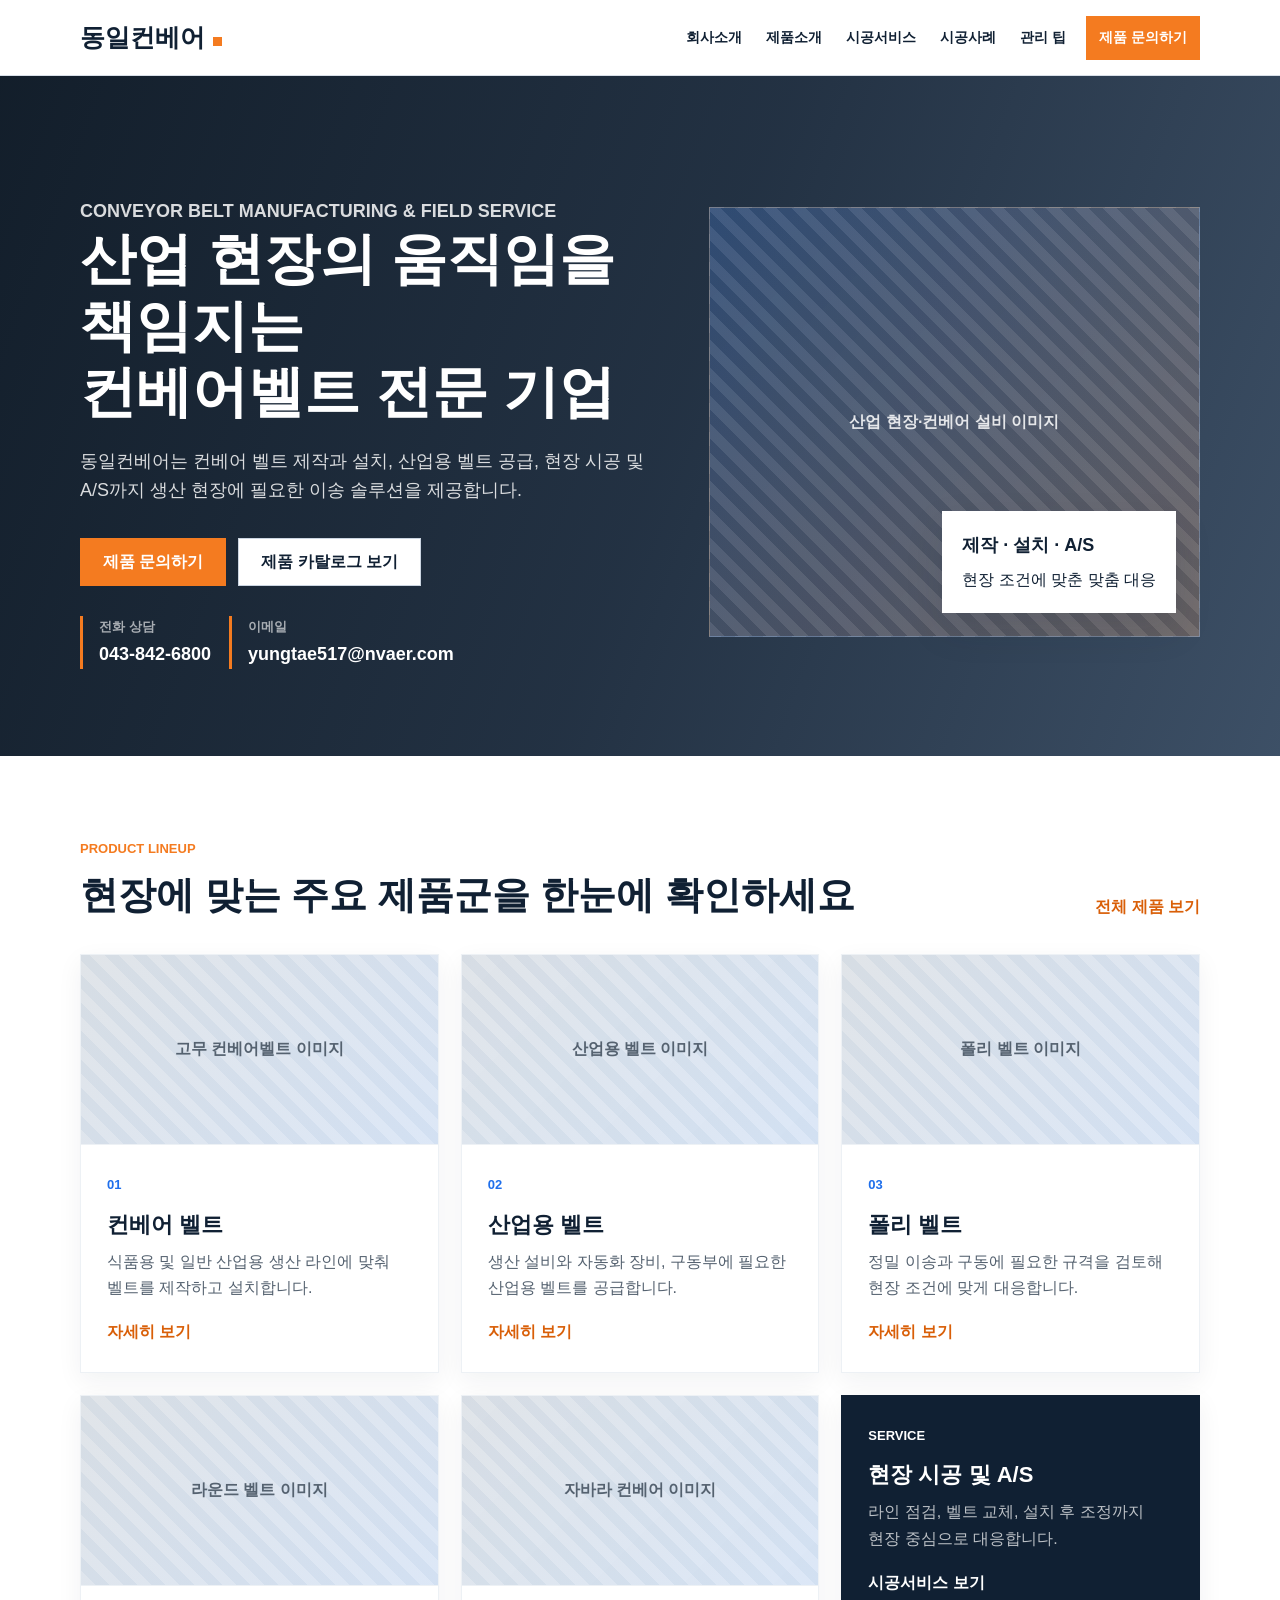
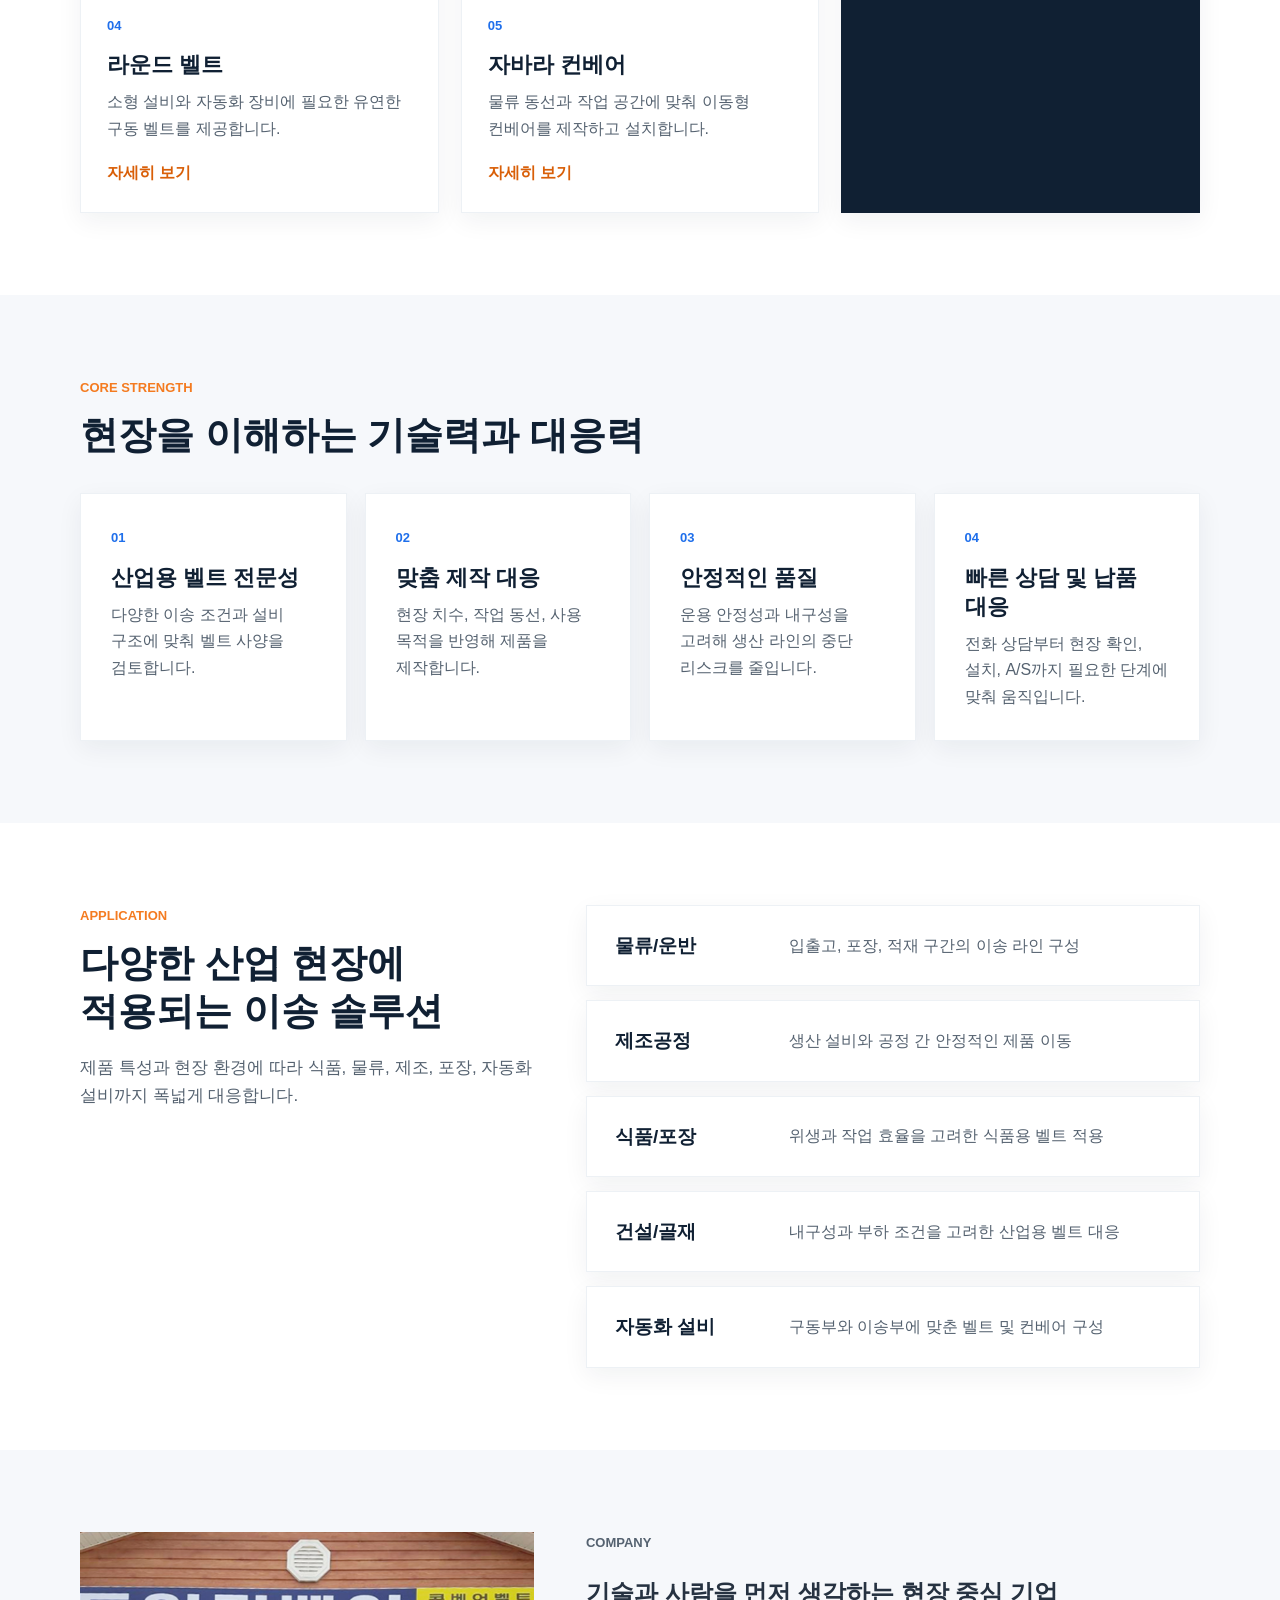
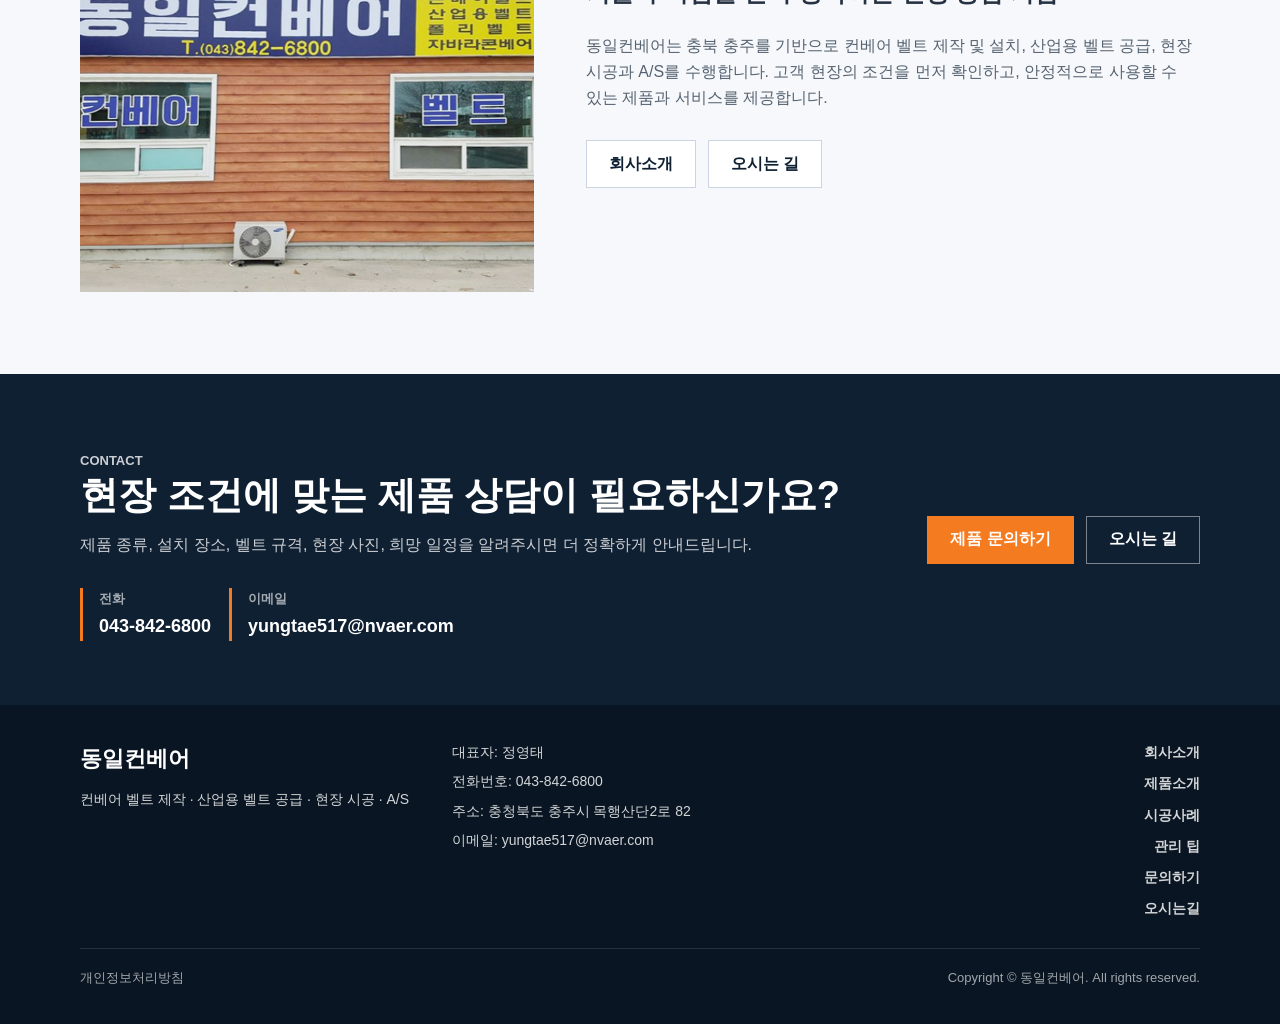
==== index.html @ d5469d4f "." ====
<!DOCTYPE html>
<html lang="ko">
<head>
  <meta charset="UTF-8">
  <meta name="viewport" content="width=device-width, initial-scale=1.0">
  <meta name="description" content="동일컨베어는 컨베어 벨트 제작, 산업용 벨트 공급, 자바라 컨베어 설치, 현장 시공 및 A/S를 지원하는 충주 소재 전문 업체입니다.">
  <title>동일컨베어 | 컨베어벨트 제작·설치 전문 기업</title>
  <link rel="stylesheet" href="css/style.css">
</head>
<body>
  <a class="skip-link" href="#main-content">본문 바로가기</a>

  <header class="site-header">
    <div class="container header-inner">
      <a class="logo" href="index.html" aria-label="동일컨베어 홈">동일컨베어</a>
      <button class="menu-toggle" type="button" aria-label="메뉴 열기" aria-expanded="false">
        <span></span>
        <span></span>
        <span></span>
      </button>
      <nav class="main-nav" aria-label="주 메뉴">
        <ul>
          <li class="has-dropdown">
            <a href="about.html">회사소개</a>
            <ul class="dropdown">
              <li><a href="about.html#greeting">대표자 인사말</a></li>
              <li><a href="location.html">오시는길</a></li>
            </ul>
          </li>
          <li class="has-dropdown">
            <a href="business.html">제품소개</a>
            <ul class="dropdown">
              <li><a href="business.html#conveyor">컨베어 벨트</a></li>
              <li><a href="business.html#industrial">산업용 벨트</a></li>
              <li><a href="business.html#poly">폴리 벨트</a></li>
              <li><a href="business.html#round">라운드 벨트</a></li>
              <li><a href="business.html#flex">자바라 컨베어</a></li>
            </ul>
          </li>
          <li><a href="service.html">시공서비스</a></li>
          <li><a href="works.html">시공사례</a></li>
          <li><a href="tips.html">관리 팁</a></li>
          <li><a class="nav-cta" href="contact.html">제품 문의하기</a></li>
        </ul>
      </nav>
    </div>
  </header>

  <main id="main-content">
    <section class="hero corporate-hero">
      <div class="container hero-grid">
        <div class="hero-copy">
          <p class="eyebrow">Conveyor Belt Manufacturing & Field Service</p>
          <h1>산업 현장의 움직임을 책임지는<br>컨베어벨트 전문 기업</h1>
          <p>동일컨베어는 컨베어 벨트 제작과 설치, 산업용 벨트 공급, 현장 시공 및 A/S까지 생산 현장에 필요한 이송 솔루션을 제공합니다.</p>
          <div class="hero-actions">
            <a class="btn primary" href="contact.html">제품 문의하기</a>
            <a class="btn secondary" href="business.html">제품 카탈로그 보기</a>
          </div>
          <dl class="hero-contact">
            <div>
              <dt>전화 상담</dt>
              <dd>043-842-6800</dd>
            </div>
            <div>
              <dt>이메일</dt>
              <dd>yungtae517@nvaer.com</dd>
            </div>
          </dl>
        </div>
        <div class="hero-visual" aria-label="컨베어 설비 이미지 영역">
          <div class="visual-placeholder">
            <span>산업 현장·컨베어 설비 이미지</span>
          </div>
          <div class="hero-badge">
            <strong>제작 · 설치 · A/S</strong>
            <span>현장 조건에 맞춘 맞춤 대응</span>
          </div>
        </div>
      </div>
    </section>

    <section class="section product-section" aria-labelledby="product-heading">
      <div class="container">
        <div class="section-head section-head-row">
          <div>
            <p class="section-label">Product Lineup</p>
            <h2 id="product-heading">현장에 맞는 주요 제품군을 한눈에 확인하세요</h2>
          </div>
          <a class="text-link" href="business.html">전체 제품 보기</a>
        </div>
        <div class="product-grid">
          <article class="product-card">
            <div class="product-media"><span>고무 컨베어벨트 이미지</span></div>
            <div class="product-body">
              <span>01</span>
              <h3>컨베어 벨트</h3>
              <p>식품용 및 일반 산업용 생산 라인에 맞춰 벨트를 제작하고 설치합니다.</p>
              <a href="business.html#conveyor">자세히 보기</a>
            </div>
          </article>
          <article class="product-card">
            <div class="product-media"><span>산업용 벨트 이미지</span></div>
            <div class="product-body">
              <span>02</span>
              <h3>산업용 벨트</h3>
              <p>생산 설비와 자동화 장비, 구동부에 필요한 산업용 벨트를 공급합니다.</p>
              <a href="business.html#industrial">자세히 보기</a>
            </div>
          </article>
          <article class="product-card">
            <div class="product-media"><span>폴리 벨트 이미지</span></div>
            <div class="product-body">
              <span>03</span>
              <h3>폴리 벨트</h3>
              <p>정밀 이송과 구동에 필요한 규격을 검토해 현장 조건에 맞게 대응합니다.</p>
              <a href="business.html#poly">자세히 보기</a>
            </div>
          </article>
          <article class="product-card">
            <div class="product-media"><span>라운드 벨트 이미지</span></div>
            <div class="product-body">
              <span>04</span>
              <h3>라운드 벨트</h3>
              <p>소형 설비와 자동화 장비에 필요한 유연한 구동 벨트를 제공합니다.</p>
              <a href="business.html#round">자세히 보기</a>
            </div>
          </article>
          <article class="product-card">
            <div class="product-media"><span>자바라 컨베어 이미지</span></div>
            <div class="product-body">
              <span>05</span>
              <h3>자바라 컨베어</h3>
              <p>물류 동선과 작업 공간에 맞춰 이동형 컨베어를 제작하고 설치합니다.</p>
              <a href="business.html#flex">자세히 보기</a>
            </div>
          </article>
          <article class="product-card accent-card">
            <div class="product-body">
              <span>Service</span>
              <h3>현장 시공 및 A/S</h3>
              <p>라인 점검, 벨트 교체, 설치 후 조정까지 현장 중심으로 대응합니다.</p>
              <a href="service.html">시공서비스 보기</a>
            </div>
          </article>
        </div>
      </div>
    </section>

    <section id="quality" class="section strength-section light" aria-labelledby="strength-heading">
      <div class="container">
        <div class="section-head">
          <p class="section-label">Core Strength</p>
          <h2 id="strength-heading">현장을 이해하는 기술력과 대응력</h2>
        </div>
        <div class="strength-grid">
          <article class="strength-card">
            <strong>01</strong>
            <h3>산업용 벨트 전문성</h3>
            <p>다양한 이송 조건과 설비 구조에 맞춰 벨트 사양을 검토합니다.</p>
          </article>
          <article class="strength-card">
            <strong>02</strong>
            <h3>맞춤 제작 대응</h3>
            <p>현장 치수, 작업 동선, 사용 목적을 반영해 제품을 제작합니다.</p>
          </article>
          <article class="strength-card">
            <strong>03</strong>
            <h3>안정적인 품질</h3>
            <p>운용 안정성과 내구성을 고려해 생산 라인의 중단 리스크를 줄입니다.</p>
          </article>
          <article class="strength-card">
            <strong>04</strong>
            <h3>빠른 상담 및 납품 대응</h3>
            <p>전화 상담부터 현장 확인, 설치, A/S까지 필요한 단계에 맞춰 움직입니다.</p>
          </article>
        </div>
      </div>
    </section>

    <section id="applications" class="section application-section" aria-labelledby="application-heading">
      <div class="container application-layout">
        <div class="section-head sticky-head">
          <p class="section-label">Application</p>
          <h2 id="application-heading">다양한 산업 현장에 적용되는 이송 솔루션</h2>
          <p>제품 특성과 현장 환경에 따라 식품, 물류, 제조, 포장, 자동화 설비까지 폭넓게 대응합니다.</p>
        </div>
        <div class="application-list">
          <article>
            <span>물류/운반</span>
            <p>입출고, 포장, 적재 구간의 이송 라인 구성</p>
          </article>
          <article>
            <span>제조공정</span>
            <p>생산 설비와 공정 간 안정적인 제품 이동</p>
          </article>
          <article>
            <span>식품/포장</span>
            <p>위생과 작업 효율을 고려한 식품용 벨트 적용</p>
          </article>
          <article>
            <span>건설/골재</span>
            <p>내구성과 부하 조건을 고려한 산업용 벨트 대응</p>
          </article>
          <article>
            <span>자동화 설비</span>
            <p>구동부와 이송부에 맞춘 벨트 및 컨베어 구성</p>
          </article>
        </div>
      </div>
    </section>

    <section class="section company-preview light" aria-labelledby="company-heading">
      <div class="container company-grid">
        <img class="company-image" src="images/company/2026-05-01%2004%2034%2033.png" alt="동일컨베어 작업 현장" loading="lazy">
        <div>
          <p class="section-label">Company</p>
          <h2 id="company-heading">기술과 사람을 먼저 생각하는 현장 중심 기업</h2>
          <p>동일컨베어는 충북 충주를 기반으로 컨베어 벨트 제작 및 설치, 산업용 벨트 공급, 현장 시공과 A/S를 수행합니다. 고객 현장의 조건을 먼저 확인하고, 안정적으로 사용할 수 있는 제품과 서비스를 제공합니다.</p>
          <div class="company-actions">
            <a class="btn secondary" href="about.html">회사소개</a>
            <a class="btn secondary" href="location.html">오시는 길</a>
          </div>
        </div>
      </div>
    </section>

    <section class="cta-section contact-cta" aria-labelledby="cta-heading">
      <div class="container cta-inner">
        <div>
          <p class="section-label">Contact</p>
          <h2 id="cta-heading">현장 조건에 맞는 제품 상담이 필요하신가요?</h2>
          <p>제품 종류, 설치 장소, 벨트 규격, 현장 사진, 희망 일정을 알려주시면 더 정확하게 안내드립니다.</p>
          <dl class="cta-contact-list">
            <div>
              <dt>전화</dt>
              <dd>043-842-6800</dd>
            </div>
            <div>
              <dt>이메일</dt>
              <dd>yungtae517@nvaer.com</dd>
            </div>
          </dl>
        </div>
        <div class="cta-actions">
          <a class="btn primary" href="contact.html">제품 문의하기</a>
          <a class="btn ghost" href="location.html">오시는 길</a>
        </div>
      </div>
    </section>
  </main>

  <footer class="site-footer">
    <div class="container footer-grid">
      <div>
        <strong>동일컨베어</strong>
        <p>컨베어 벨트 제작 · 산업용 벨트 공급 · 현장 시공 · A/S</p>
      </div>
      <div class="footer-info">
        <p>대표자: 정영태</p>
        <p>전화번호: 043-842-6800</p>
        <p>주소: 충청북도 충주시 목행산단2로 82</p>
        <p>이메일: yungtae517@nvaer.com</p>
      </div>
      <div class="footer-links">
        <a href="about.html">회사소개</a>
        <a href="business.html">제품소개</a>
        <a href="works.html">시공사례</a>
        <a href="tips.html">관리 팁</a>
        <a href="contact.html">문의하기</a>
        <a href="location.html">오시는길</a>
      </div>
    </div>
    <div class="container copyright">
      <span>개인정보처리방침</span>
      <span>Copyright © 동일컨베어. All rights reserved.</span>
    </div>
  </footer>

  <script src="js/main.js"></script>
</body>
</html>
---- css/style.css ----
:root {
  --navy: #102033;
  --navy-dark: #091522;
  --navy-soft: #1d334d;
  --blue: #1f6feb;
  --orange: #f47b20;
  --orange-dark: #d95f08;
  --gray-50: #f6f8fb;
  --gray-100: #edf1f5;
  --gray-300: #cbd5e1;
  --gray-600: #556270;
  --gray-800: #263241;
  --white: #ffffff;
  --shadow: 0 16px 38px rgba(16, 32, 51, 0.12);
}

* {
  box-sizing: border-box;
}

html {
  scroll-behavior: smooth;
}

body {
  margin: 0;
  color: var(--gray-800);
  font-family: "Noto Sans KR", "Apple SD Gothic Neo", "Malgun Gothic", Arial, sans-serif;
  line-height: 1.65;
  word-break: keep-all;
  background: var(--white);
}

body.is-lightbox-open {
  overflow: hidden;
}

.skip-link {
  position: fixed;
  top: 12px;
  left: 12px;
  z-index: 2000;
  padding: 10px 14px;
  color: var(--white);
  background: var(--navy);
  transform: translateY(-150%);
}

.skip-link:focus {
  transform: translateY(0);
}

a {
  color: inherit;
  text-decoration: none;
}

img {
  max-width: 100%;
  display: block;
}

.container {
  width: min(1120px, calc(100% - 40px));
  margin: 0 auto;
}

.site-header {
  position: fixed;
  top: 0;
  left: 0;
  z-index: 1000;
  width: 100%;
  height: 76px;
  background: rgba(255, 255, 255, 0.96);
  border-bottom: 1px solid rgba(203, 213, 225, 0.75);
  backdrop-filter: blur(10px);
}

.header-inner {
  height: 76px;
  display: flex;
  align-items: center;
  justify-content: space-between;
}

.logo {
  color: var(--navy);
  font-size: 25px;
  font-weight: 800;
  letter-spacing: 0;
}

.logo::after {
  content: "";
  display: inline-block;
  width: 9px;
  height: 9px;
  margin-left: 8px;
  background: var(--orange);
}

.main-nav > ul {
  display: flex;
  align-items: center;
  gap: 4px;
  margin: 0;
  padding: 0;
  list-style: none;
}

.main-nav li {
  position: relative;
}

.main-nav a {
  display: block;
  padding: 25px 10px;
  color: var(--navy);
  font-size: 14px;
  font-weight: 700;
}

.main-nav .nav-cta {
  margin-left: 6px;
  padding: 10px 13px;
  color: var(--white);
  background: var(--orange);
}

.main-nav .nav-cta:hover {
  color: var(--white);
  background: var(--orange-dark);
}

.main-nav a:hover,
.main-nav a.active {
  color: var(--orange-dark);
}

.dropdown {
  position: absolute;
  top: 100%;
  left: 0;
  min-width: 190px;
  margin: 0;
  padding: 10px 0;
  list-style: none;
  background: var(--white);
  border: 1px solid var(--gray-100);
  box-shadow: var(--shadow);
  opacity: 0;
  visibility: hidden;
  transform: translateY(8px);
  transition: 0.2s ease;
}

.has-dropdown:hover .dropdown,
.has-dropdown:focus-within .dropdown {
  opacity: 1;
  visibility: visible;
  transform: translateY(0);
}

.dropdown a {
  padding: 10px 18px;
  color: var(--gray-800);
  font-size: 14px;
  font-weight: 600;
  white-space: nowrap;
}

.dropdown a:hover {
  background: var(--gray-50);
}

.menu-toggle {
  display: none;
  width: 44px;
  height: 44px;
  padding: 0;
  border: 1px solid var(--gray-300);
  background: var(--white);
  cursor: pointer;
}

.menu-toggle span {
  display: block;
  width: 22px;
  height: 2px;
  margin: 5px auto;
  background: var(--navy);
}

main {
  padding-top: 76px;
}

.hero {
  padding: 82px 0 70px;
  color: var(--white);
  background: linear-gradient(135deg, var(--navy-dark) 0%, var(--navy) 56%, var(--navy-soft) 100%);
}

.corporate-hero {
  min-height: 680px;
  display: flex;
  align-items: center;
  background:
    linear-gradient(110deg, rgba(9, 21, 34, 0.96) 0%, rgba(16, 32, 51, 0.92) 52%, rgba(29, 51, 77, 0.86) 100%),
    repeating-linear-gradient(90deg, rgba(255,255,255,0.08) 0, rgba(255,255,255,0.08) 1px, transparent 1px, transparent 110px);
}

.hero-grid {
  display: grid;
  grid-template-columns: minmax(0, 1fr) minmax(320px, 0.85fr);
  align-items: center;
  gap: 52px;
}

.corporate-hero .hero-grid {
  grid-template-columns: minmax(0, 1.08fr) minmax(360px, 0.92fr);
}

.eyebrow,
.section-label {
  margin: 0 0 12px;
  color: var(--orange);
  font-size: 13px;
  font-weight: 800;
  letter-spacing: 0;
  text-transform: uppercase;
}

.hero h1,
.page-banner h1 {
  margin: 0;
  font-size: clamp(34px, 5vw, 56px);
  line-height: 1.18;
  letter-spacing: 0;
}

.hero p {
  max-width: 640px;
  margin: 22px 0 0;
  color: rgba(255, 255, 255, 0.84);
  font-size: 18px;
}

.hero-actions,
.contact-actions {
  display: flex;
  flex-wrap: wrap;
  gap: 12px;
  margin-top: 32px;
}

.hero-contact,
.cta-contact-list {
  display: grid;
  grid-template-columns: repeat(2, minmax(0, max-content));
  gap: 18px;
  margin: 30px 0 0;
}

.hero-contact div,
.cta-contact-list div {
  padding-left: 16px;
  border-left: 3px solid var(--orange);
}

.hero-contact dt,
.cta-contact-list dt {
  color: rgba(255, 255, 255, 0.62);
  font-size: 13px;
  font-weight: 800;
}

.hero-contact dd,
.cta-contact-list dd {
  margin: 2px 0 0;
  color: var(--white);
  font-size: 18px;
  font-weight: 900;
}

.hero-visual {
  position: relative;
}

.visual-placeholder,
.product-media {
  display: flex;
  align-items: center;
  justify-content: center;
  min-height: 430px;
  color: rgba(255, 255, 255, 0.85);
  font-weight: 900;
  text-align: center;
  background:
    linear-gradient(135deg, rgba(31, 111, 235, 0.22), rgba(244, 123, 32, 0.16)),
    repeating-linear-gradient(45deg, rgba(255,255,255,0.18) 0, rgba(255,255,255,0.18) 10px, rgba(255,255,255,0.08) 10px, rgba(255,255,255,0.08) 20px);
  border: 1px solid rgba(255,255,255,0.22);
}

.hero-badge {
  position: absolute;
  right: 24px;
  bottom: 24px;
  max-width: 260px;
  padding: 20px;
  color: var(--navy);
  background: var(--white);
  box-shadow: var(--shadow);
}

.hero-badge strong,
.hero-badge span {
  display: block;
}

.hero-badge strong {
  margin-bottom: 6px;
  font-size: 18px;
}

.btn {
  display: inline-flex;
  min-height: 48px;
  align-items: center;
  justify-content: center;
  padding: 0 22px;
  border: 1px solid transparent;
  font-weight: 800;
  transition: 0.2s ease;
}

.btn.primary {
  color: var(--white);
  background: var(--orange);
}

.btn.primary:hover {
  background: var(--orange-dark);
}

.btn.secondary {
  color: var(--navy);
  background: var(--white);
  border-color: var(--gray-300);
}

.btn.ghost {
  color: var(--white);
  border-color: rgba(255,255,255,0.45);
  background: transparent;
}

.btn.ghost:hover {
  border-color: var(--white);
  background: rgba(255,255,255,0.1);
}

.btn.secondary:hover {
  border-color: var(--orange);
  color: var(--orange-dark);
}

.image-placeholder,
.map-placeholder {
  display: flex;
  align-items: center;
  justify-content: center;
  min-height: 260px;
  color: var(--gray-600);
  font-weight: 800;
  text-align: center;
  background:
    linear-gradient(135deg, rgba(16, 32, 51, 0.08), rgba(244, 123, 32, 0.12)),
    repeating-linear-gradient(45deg, #f2f5f8 0, #f2f5f8 10px, #e7edf3 10px, #e7edf3 20px);
  border: 1px solid var(--gray-300);
}

.hero-image {
  min-height: 380px;
  color: rgba(255, 255, 255, 0.88);
  background:
    linear-gradient(135deg, rgba(244, 123, 32, 0.25), rgba(255, 255, 255, 0.08)),
    repeating-linear-gradient(45deg, rgba(255,255,255,0.18) 0, rgba(255,255,255,0.18) 10px, rgba(255,255,255,0.08) 10px, rgba(255,255,255,0.08) 20px);
  border-color: rgba(255, 255, 255, 0.24);
}

.section {
  padding: 82px 0;
}

.section.light {
  background: var(--gray-50);
}

.split,
.feature-band,
.contact-grid {
  display: grid;
  grid-template-columns: 0.95fr 1.05fr;
  gap: 46px;
  align-items: center;
}

.split h2,
.section-head h2,
.feature-band h2,
.contact-grid h2 {
  margin: 0;
  color: var(--navy);
  font-size: clamp(26px, 3.2vw, 38px);
  line-height: 1.28;
}

.split p,
.feature-band p,
.contact-grid p,
.content-block p {
  margin: 0 0 16px;
  color: var(--gray-600);
  font-size: 17px;
}

.anchor-section {
  scroll-margin-top: 76px;
}

.greeting-box {
  padding: 30px;
  background: var(--white);
  border-left: 4px solid var(--orange);
  box-shadow: 0 8px 24px rgba(16, 32, 51, 0.06);
}

.greeting-lead {
  color: var(--navy) !important;
  font-size: 20px !important;
  font-weight: 900;
}

.signature {
  margin-top: 24px !important;
  color: var(--navy) !important;
  font-weight: 900;
  text-align: right;
}

.section-head {
  max-width: 760px;
  margin-bottom: 34px;
}

.section-head-row {
  max-width: none;
  display: flex;
  align-items: end;
  justify-content: space-between;
  gap: 24px;
}

.product-grid {
  display: grid;
  grid-template-columns: repeat(3, minmax(0, 1fr));
  gap: 22px;
}

.product-card,
.strength-card,
.application-list article {
  background: var(--white);
  border: 1px solid var(--gray-100);
  box-shadow: 0 8px 24px rgba(16, 32, 51, 0.06);
  transition: transform 0.2s ease, box-shadow 0.2s ease, border-color 0.2s ease;
}

.product-card:hover,
.strength-card:hover,
.application-list article:hover {
  transform: translateY(-3px);
  border-color: rgba(31, 111, 235, 0.22);
  box-shadow: 0 18px 34px rgba(16, 32, 51, 0.1);
}

.product-media {
  min-height: 190px;
  color: var(--gray-600);
  background:
    linear-gradient(135deg, rgba(16, 32, 51, 0.08), rgba(31, 111, 235, 0.10)),
    repeating-linear-gradient(45deg, #f2f5f8 0, #f2f5f8 10px, #e7edf3 10px, #e7edf3 20px);
  border: 0;
  border-bottom: 1px solid var(--gray-100);
}

.product-body {
  padding: 26px;
}

.product-body span,
.strength-card strong {
  display: inline-block;
  margin-bottom: 14px;
  color: var(--blue);
  font-size: 13px;
  font-weight: 900;
  text-transform: uppercase;
}

.product-body h3,
.strength-card h3 {
  margin: 0 0 10px;
  color: var(--navy);
  font-size: 22px;
  line-height: 1.32;
}

.product-body p,
.strength-card p,
.application-list p,
.company-preview p {
  margin: 0;
  color: var(--gray-600);
}

.product-body a {
  display: inline-block;
  margin-top: 18px;
  color: var(--orange-dark);
  font-weight: 900;
}

.accent-card {
  color: var(--white);
  background: var(--navy);
  border-color: var(--navy);
}

.accent-card .product-body span,
.accent-card .product-body h3,
.accent-card .product-body a {
  color: var(--white);
}

.accent-card .product-body p {
  color: rgba(255,255,255,0.72);
}

.strength-grid {
  display: grid;
  grid-template-columns: repeat(4, minmax(0, 1fr));
  gap: 18px;
}

.strength-card {
  padding: 30px;
}

.application-layout,
.company-grid {
  display: grid;
  grid-template-columns: 0.85fr 1.15fr;
  gap: 52px;
  align-items: start;
}

.sticky-head {
  position: sticky;
  top: 110px;
  margin-bottom: 0;
}

.sticky-head p:not(.section-label) {
  margin: 18px 0 0;
  color: var(--gray-600);
  font-size: 17px;
}

.application-list {
  display: grid;
  gap: 14px;
}

.application-list article {
  display: grid;
  grid-template-columns: 150px 1fr;
  gap: 24px;
  align-items: center;
  padding: 24px 28px;
}

.application-list span {
  color: var(--navy);
  font-size: 19px;
  font-weight: 900;
}

.company-image {
  width: 100%;
  min-height: 360px;
  height: 100%;
  object-fit: cover;
}

.company-actions {
  display: flex;
  flex-wrap: wrap;
  gap: 12px;
  margin-top: 28px;
}

.contact-cta {
  background:
    linear-gradient(135deg, rgba(9, 21, 34, 1), rgba(16, 32, 51, 0.96)),
    repeating-linear-gradient(90deg, rgba(255,255,255,0.06) 0, rgba(255,255,255,0.06) 1px, transparent 1px, transparent 100px);
}

.cta-actions {
  display: flex;
  flex-wrap: wrap;
  gap: 12px;
  justify-content: flex-end;
}

.card-grid,
.three-grid {
  display: grid;
  grid-template-columns: repeat(4, minmax(0, 1fr));
  gap: 18px;
}

.three-grid {
  grid-template-columns: repeat(3, minmax(0, 1fr));
}

.service-card,
.value-card,
.contact-card {
  background: var(--white);
  border: 1px solid var(--gray-100);
  box-shadow: 0 8px 24px rgba(16, 32, 51, 0.06);
}

.service-card,
.value-card {
  padding: 28px;
}

.card-icon {
  width: 46px;
  height: 46px;
  display: flex;
  align-items: center;
  justify-content: center;
  margin-bottom: 28px;
  color: var(--white);
  font-weight: 900;
  background: var(--navy);
}

.service-card h3,
.value-card h3,
.business-item h3,
.process-list h3 {
  margin: 0 0 10px;
  color: var(--navy);
  font-size: 21px;
  line-height: 1.3;
}

.service-card p,
.value-card p,
.business-item p,
.process-list p {
  margin: 0;
  color: var(--gray-600);
}

.business-item p + p {
  margin-top: 8px;
}

.feature-band {
  padding: 34px;
  background: var(--white);
  border: 1px solid var(--gray-100);
  box-shadow: var(--shadow);
}

.band-image {
  min-height: 320px;
}

.text-link {
  display: inline-block;
  margin-top: 18px;
  color: var(--orange-dark);
  font-weight: 900;
}

.cta-section {
  padding: 64px 0;
  color: var(--white);
  background: var(--navy);
}

.cta-inner {
  display: flex;
  align-items: center;
  justify-content: space-between;
  gap: 28px;
}

.cta-inner h2 {
  margin: 0;
  font-size: clamp(26px, 3vw, 38px);
  line-height: 1.28;
}

.cta-inner p {
  margin: 12px 0 0;
  color: rgba(255, 255, 255, 0.78);
}

.page-banner {
  padding: 72px 0;
  color: var(--white);
  background: linear-gradient(135deg, var(--navy-dark), var(--navy-soft));
}

.page-banner p {
  margin: 0 0 8px;
  color: var(--orange);
  font-weight: 900;
  text-transform: uppercase;
}

.info-panel {
  display: grid;
  grid-template-columns: repeat(3, minmax(0, 1fr));
  gap: 1px;
  overflow: hidden;
  background: var(--gray-300);
  border: 1px solid var(--gray-300);
}

.info-panel div {
  padding: 28px;
  background: var(--white);
}

.info-panel span {
  display: block;
  margin-bottom: 8px;
  color: var(--orange-dark);
  font-size: 14px;
  font-weight: 800;
}

.info-panel strong {
  color: var(--navy);
  font-size: 20px;
}

.business-list {
  display: grid;
  gap: 24px;
}

.business-item {
  display: grid;
  grid-template-columns: 300px 1fr;
  gap: 30px;
  align-items: center;
  padding: 24px;
  background: var(--white);
  border: 1px solid var(--gray-100);
  box-shadow: 0 8px 24px rgba(16, 32, 51, 0.06);
  scroll-margin-top: 100px;
}

.business-item .image-placeholder {
  min-height: 190px;
}

.process-list {
  display: grid;
  grid-template-columns: repeat(4, minmax(0, 1fr));
  gap: 18px;
  margin: 0;
  padding: 0;
  list-style: none;
}

.process-list li {
  padding: 28px;
  background: var(--white);
  border-top: 4px solid var(--orange);
  box-shadow: 0 8px 24px rgba(16, 32, 51, 0.06);
}

.process-list span {
  display: block;
  margin-bottom: 18px;
  color: var(--orange-dark);
  font-size: 24px;
  font-weight: 900;
}

.contact-card {
  padding: 32px;
}

.contact-card dl {
  margin: 0;
}

.contact-card div {
  padding: 18px 0;
  border-bottom: 1px solid var(--gray-100);
}

.contact-card div:first-child {
  padding-top: 0;
}

.contact-card div:last-child {
  padding-bottom: 0;
  border-bottom: 0;
}

.contact-card dt {
  margin-bottom: 6px;
  color: var(--orange-dark);
  font-weight: 900;
}

.contact-card dd {
  margin: 0;
  color: var(--navy);
  font-size: 18px;
  font-weight: 800;
}

.inquiry-checklist {
  display: grid;
  grid-template-columns: repeat(5, minmax(0, 1fr));
  gap: 14px;
}

.inquiry-checklist div {
  min-height: 88px;
  display: flex;
  align-items: center;
  justify-content: center;
  padding: 18px;
  color: var(--navy);
  font-weight: 900;
  text-align: center;
  background: var(--white);
  border: 1px solid var(--gray-100);
  box-shadow: 0 8px 24px rgba(16, 32, 51, 0.06);
}

.works-gallery {
  display: grid;
  grid-template-columns: repeat(3, minmax(0, 1fr));
  gap: 22px;
}

.work-card {
  overflow: hidden;
  background: var(--white);
  border: 1px solid var(--gray-100);
  box-shadow: 0 8px 24px rgba(16, 32, 51, 0.06);
  transition: transform 0.2s ease, box-shadow 0.2s ease;
}

.work-card:hover {
  transform: translateY(-3px);
  box-shadow: 0 18px 34px rgba(16, 32, 51, 0.1);
}

.work-media {
  aspect-ratio: 4 / 3;
  background: var(--gray-100);
  border: 0;
  cursor: zoom-in;
  padding: 0;
}

.work-media img,
.work-image-fallback {
  width: 100%;
  height: 100%;
}

.work-media img {
  display: block;
  object-fit: cover;
}

.work-image-fallback {
  display: flex;
  align-items: center;
  justify-content: center;
  padding: 20px;
  color: var(--gray-600);
  font-weight: 900;
  text-align: center;
  background:
    linear-gradient(135deg, rgba(16, 32, 51, 0.08), rgba(31, 111, 235, 0.1)),
    repeating-linear-gradient(45deg, #f2f5f8 0, #f2f5f8 10px, #e7edf3 10px, #e7edf3 20px);
}

.work-body {
  padding: 24px;
}

.work-body span {
  display: inline-block;
  margin-bottom: 10px;
  color: var(--orange-dark);
  font-size: 13px;
  font-weight: 900;
}

.work-body h3 {
  margin: 0 0 10px;
  color: var(--navy);
  font-size: 21px;
  line-height: 1.35;
}

.work-body p {
  margin: 0 0 16px;
  color: var(--gray-600);
}

.work-body time {
  color: var(--gray-600);
  font-size: 13px;
  font-weight: 700;
}

.gallery-empty {
  grid-column: 1 / -1;
  padding: 44px;
  color: var(--gray-600);
  font-weight: 800;
  text-align: center;
  background: var(--gray-50);
  border: 1px solid var(--gray-100);
}

.tips-intro {
  display: grid;
  grid-template-columns: 0.9fr 1.1fr;
  gap: 46px;
  align-items: center;
}

.tips-intro h2,
.tip-layout h2 {
  margin: 0;
  color: var(--navy);
  font-size: clamp(26px, 3vw, 38px);
  line-height: 1.3;
}

.tips-intro p:not(.section-label) {
  margin: 0;
  color: var(--gray-600);
  font-size: 17px;
}

.tips-nav {
  display: grid;
  grid-template-columns: repeat(4, minmax(0, 1fr));
  gap: 12px;
}

.tips-nav a {
  min-height: 58px;
  display: flex;
  align-items: center;
  justify-content: center;
  padding: 14px;
  color: var(--navy);
  font-weight: 900;
  text-align: center;
  background: var(--white);
  border: 1px solid var(--gray-100);
  box-shadow: 0 8px 24px rgba(16, 32, 51, 0.05);
}

.tips-nav a:hover {
  color: var(--orange-dark);
  border-color: rgba(244, 123, 32, 0.3);
}

.tip-section {
  scroll-margin-top: 92px;
}

.tip-layout {
  display: grid;
  grid-template-columns: 0.72fr 1.28fr;
  gap: 54px;
  align-items: start;
}

.tip-layout aside {
  position: sticky;
  top: 110px;
}

.tip-article {
  padding: 34px;
  background: var(--white);
  border: 1px solid var(--gray-100);
  box-shadow: 0 8px 24px rgba(16, 32, 51, 0.06);
}

.tip-lead {
  margin: 0 0 26px;
  color: var(--navy);
  font-size: 19px;
  font-weight: 900;
}

.tip-grid,
.site-care-grid,
.belt-table {
  display: grid;
  grid-template-columns: repeat(2, minmax(0, 1fr));
  gap: 18px;
}

.tip-grid div,
.site-care-grid div,
.belt-table div,
.tip-note {
  padding: 22px;
  background: var(--gray-50);
  border: 1px solid var(--gray-100);
}

.tip-grid h3,
.site-care-grid h3,
.belt-table h3 {
  margin: 0 0 10px;
  color: var(--navy);
  font-size: 20px;
}

.tip-grid p,
.site-care-grid p,
.belt-table p,
.tip-note p {
  margin: 0;
  color: var(--gray-600);
}

.tip-grid p + p,
.belt-table p + p {
  margin-top: 8px;
}

.tip-list {
  display: grid;
  gap: 12px;
  margin: 0;
  padding: 0;
  list-style: none;
}

.tip-list li {
  padding: 18px 20px;
  color: var(--gray-600);
  background: var(--gray-50);
  border-left: 4px solid var(--orange);
}

.tip-list strong {
  display: block;
  margin-bottom: 4px;
  color: var(--navy);
}

.tip-note {
  margin-top: 22px;
  border-left: 4px solid var(--blue);
}

.tip-note strong {
  display: block;
  margin-bottom: 8px;
  color: var(--navy);
  font-size: 18px;
}

.gallery-lightbox {
  position: fixed;
  inset: 0;
  z-index: 3000;
  display: flex;
  align-items: center;
  justify-content: center;
  padding: 28px;
  background: rgba(0, 0, 0, 0.82);
  opacity: 0;
  visibility: hidden;
  transition: opacity 0.18s ease, visibility 0.18s ease;
}

.gallery-lightbox.is-open {
  opacity: 1;
  visibility: visible;
}

.lightbox-frame {
  max-width: min(92vw, 980px);
  max-height: 88vh;
  display: flex;
  align-items: center;
  justify-content: center;
  overflow: hidden;
  background: #111;
  box-shadow: 0 28px 80px rgba(0, 0, 0, 0.45);
  transform: scale(0.96);
  transition: transform 0.18s ease;
}

.gallery-lightbox.is-open .lightbox-frame {
  transform: scale(1);
}

.gallery-lightbox img {
  display: block;
  max-width: 92vw;
  max-height: 88vh;
  object-fit: contain;
}

.lightbox-close {
  position: absolute;
  top: 18px;
  right: 20px;
  width: 44px;
  height: 44px;
  color: var(--white);
  font-size: 34px;
  line-height: 1;
  font-weight: 900;
  background: transparent;
  border: 0;
  cursor: pointer;
  opacity: 0.9;
}

.lightbox-close:hover,
.lightbox-close:focus {
  opacity: 1;
}

.map-placeholder {
  min-height: 360px;
}

.kakao-map {
  width: 100%;
  min-height: 420px;
  overflow: hidden;
  background: var(--gray-100);
  border: 1px solid var(--gray-300);
}

.kakao-map .map-placeholder {
  min-height: 420px;
  border: 0;
}

.map-info-window {
  width: 250px;
  max-width: 250px;
  padding: 14px 16px;
  color: var(--gray-800);
  font-size: 14px;
  line-height: 1.45;
  word-break: keep-all;
  overflow-wrap: break-word;
}

.map-info-window strong {
  display: block;
  margin-bottom: 6px;
  color: var(--navy);
  font-size: 16px;
}

.map-info-window span {
  display: block;
  color: var(--gray-600);
}

.site-footer {
  padding: 36px 0;
  color: rgba(255, 255, 255, 0.82);
  background: var(--navy-dark);
}

.footer-grid {
  display: grid;
  grid-template-columns: 1fr 1.4fr 0.7fr;
  gap: 30px;
  align-items: start;
}

.footer-grid strong {
  display: block;
  margin-bottom: 10px;
  color: var(--white);
  font-size: 22px;
}

.footer-grid p {
  margin: 0 0 6px;
  font-size: 14px;
}

.footer-links {
  display: grid;
  gap: 8px;
  justify-items: end;
}

.footer-links a {
  color: rgba(255,255,255,0.82);
  font-size: 14px;
  font-weight: 700;
}

.copyright {
  display: flex;
  justify-content: space-between;
  gap: 16px;
  margin-top: 28px;
  padding-top: 18px;
  border-top: 1px solid rgba(255,255,255,0.12);
  color: rgba(255,255,255,0.62);
  font-size: 13px;
}

.footer-inner {
  display: flex;
  flex-wrap: wrap;
  gap: 10px 22px;
  align-items: center;
}

.footer-inner strong {
  color: var(--white);
  font-size: 18px;
}

.footer-inner p {
  margin: 0;
  font-size: 14px;
}

@media (max-width: 900px) {
  .menu-toggle {
    display: block;
  }

  .main-nav {
    position: absolute;
    top: 76px;
    left: 0;
    width: 100%;
    max-height: calc(100vh - 76px);
    overflow-y: auto;
    background: var(--white);
    border-bottom: 1px solid var(--gray-100);
    box-shadow: var(--shadow);
    display: none;
  }

  .main-nav.is-open {
    display: block;
  }

  .main-nav > ul {
    display: block;
    width: min(1120px, calc(100% - 40px));
    margin: 0 auto;
    padding: 12px 0;
  }

  .main-nav a {
    padding: 14px 0;
  }

  .main-nav .nav-cta {
    display: inline-flex;
    margin: 10px 0 8px;
    padding: 10px 16px;
  }

  .dropdown {
    position: static;
    min-width: 0;
    padding: 0 0 8px 16px;
    border: 0;
    box-shadow: none;
    opacity: 1;
    visibility: visible;
    transform: none;
    display: block;
  }

  .dropdown a {
    padding: 8px 0;
  }

  .hero-grid,
  .split,
  .feature-band,
  .contact-grid,
  .business-item,
  .corporate-hero .hero-grid,
  .application-layout,
  .company-grid,
  .tips-intro,
  .tip-layout {
    grid-template-columns: 1fr;
  }

  .card-grid,
  .three-grid,
  .process-list,
  .info-panel,
  .inquiry-checklist,
  .product-grid,
  .strength-grid,
  .works-gallery {
    grid-template-columns: repeat(2, minmax(0, 1fr));
  }

  .sticky-head {
    position: static;
  }

  .application-list article {
    grid-template-columns: 1fr;
    gap: 8px;
  }

  .section-head-row,
  .footer-grid {
    display: grid;
    grid-template-columns: 1fr;
  }

  .footer-links {
    justify-items: start;
  }

  .tip-layout aside {
    position: static;
  }

  .tips-nav,
  .tip-grid,
  .site-care-grid,
  .belt-table {
    grid-template-columns: repeat(2, minmax(0, 1fr));
  }

  .cta-inner {
    align-items: flex-start;
    flex-direction: column;
  }

  .cta-actions {
    justify-content: flex-start;
  }
}

@media (max-width: 620px) {
  .container {
    width: min(100% - 28px, 1120px);
  }

  .site-header,
  .header-inner {
    height: 68px;
  }

  main {
    padding-top: 68px;
  }

  .main-nav {
    top: 68px;
    max-height: calc(100vh - 68px);
  }

  .hero,
  .section,
  .page-banner {
    padding: 54px 0;
  }

  .corporate-hero {
    min-height: auto;
  }

  .hero p,
  .split p,
  .feature-band p,
  .contact-grid p {
    font-size: 16px;
  }

  .hero-image,
  .band-image,
  .image-placeholder,
  .map-placeholder,
  .visual-placeholder {
    min-height: 220px;
  }

  .hero-badge {
    position: static;
    max-width: none;
    margin-top: 14px;
  }

  .hero-contact,
  .cta-contact-list {
    grid-template-columns: 1fr;
  }

  .card-grid,
  .three-grid,
  .process-list,
  .info-panel,
  .inquiry-checklist,
  .product-grid,
  .strength-grid,
  .works-gallery {
    grid-template-columns: 1fr;
  }

  .tips-nav,
  .tip-grid,
  .site-care-grid,
  .belt-table {
    grid-template-columns: 1fr;
  }

  .tip-article {
    padding: 22px;
  }

  .feature-band,
  .business-item,
  .service-card,
  .value-card,
  .contact-card {
    padding: 22px;
  }

  .footer-inner {
    display: block;
  }

  .footer-inner p {
    margin-top: 6px;
  }

  .copyright {
    display: grid;
  }

  .lightbox-close {
    top: 10px;
    right: 10px;
  }
}
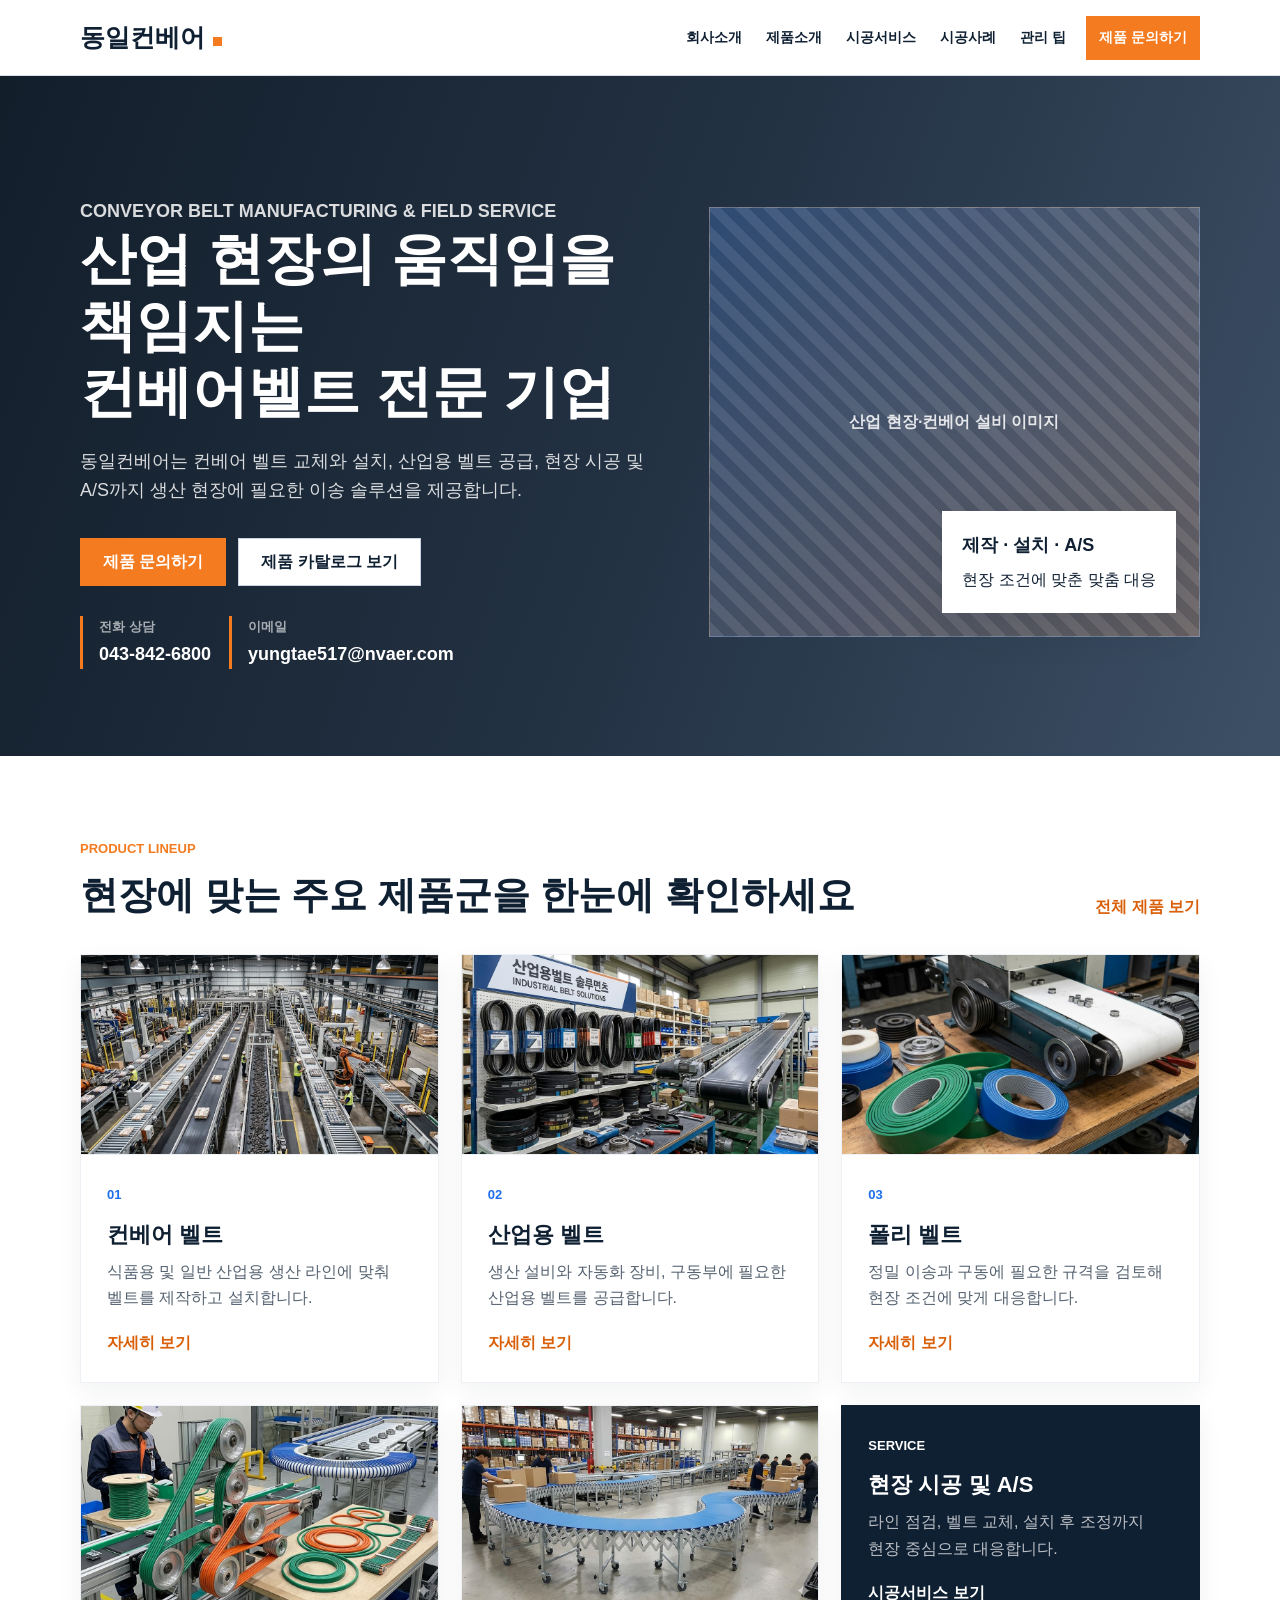
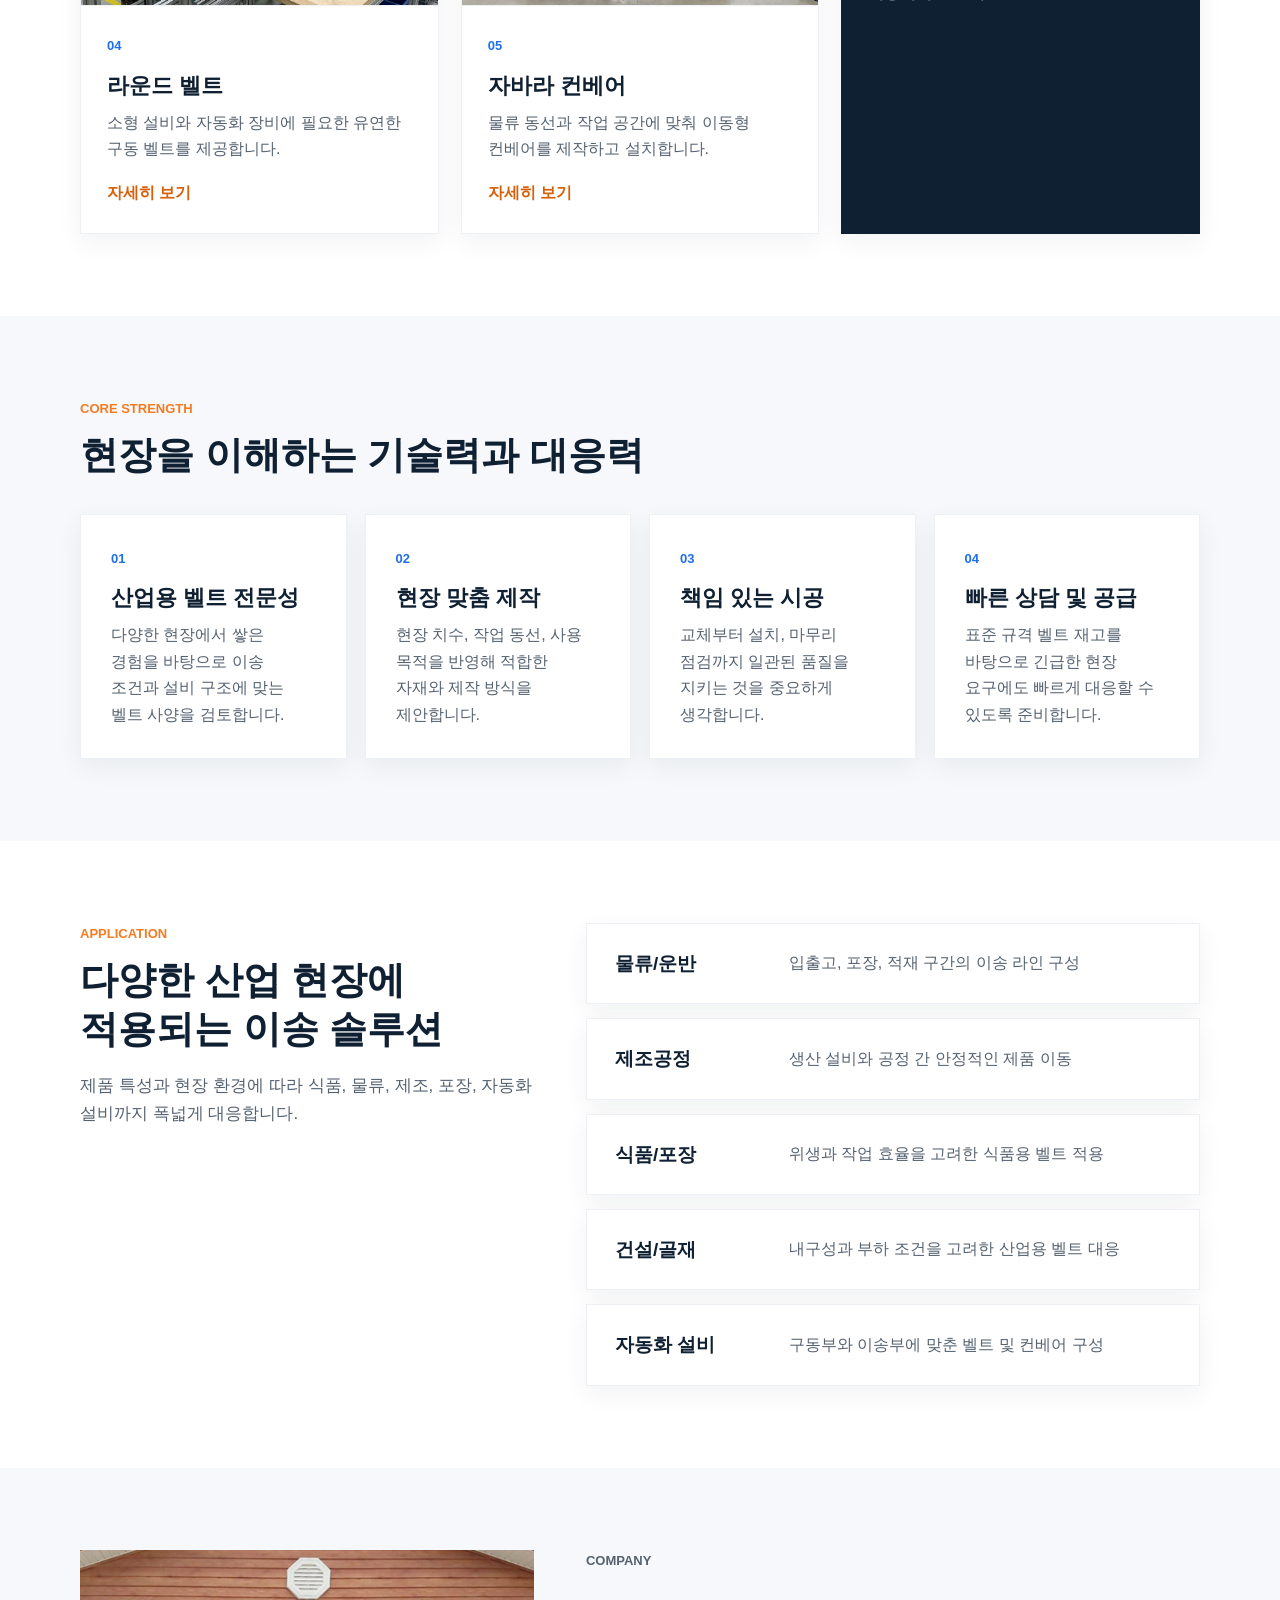
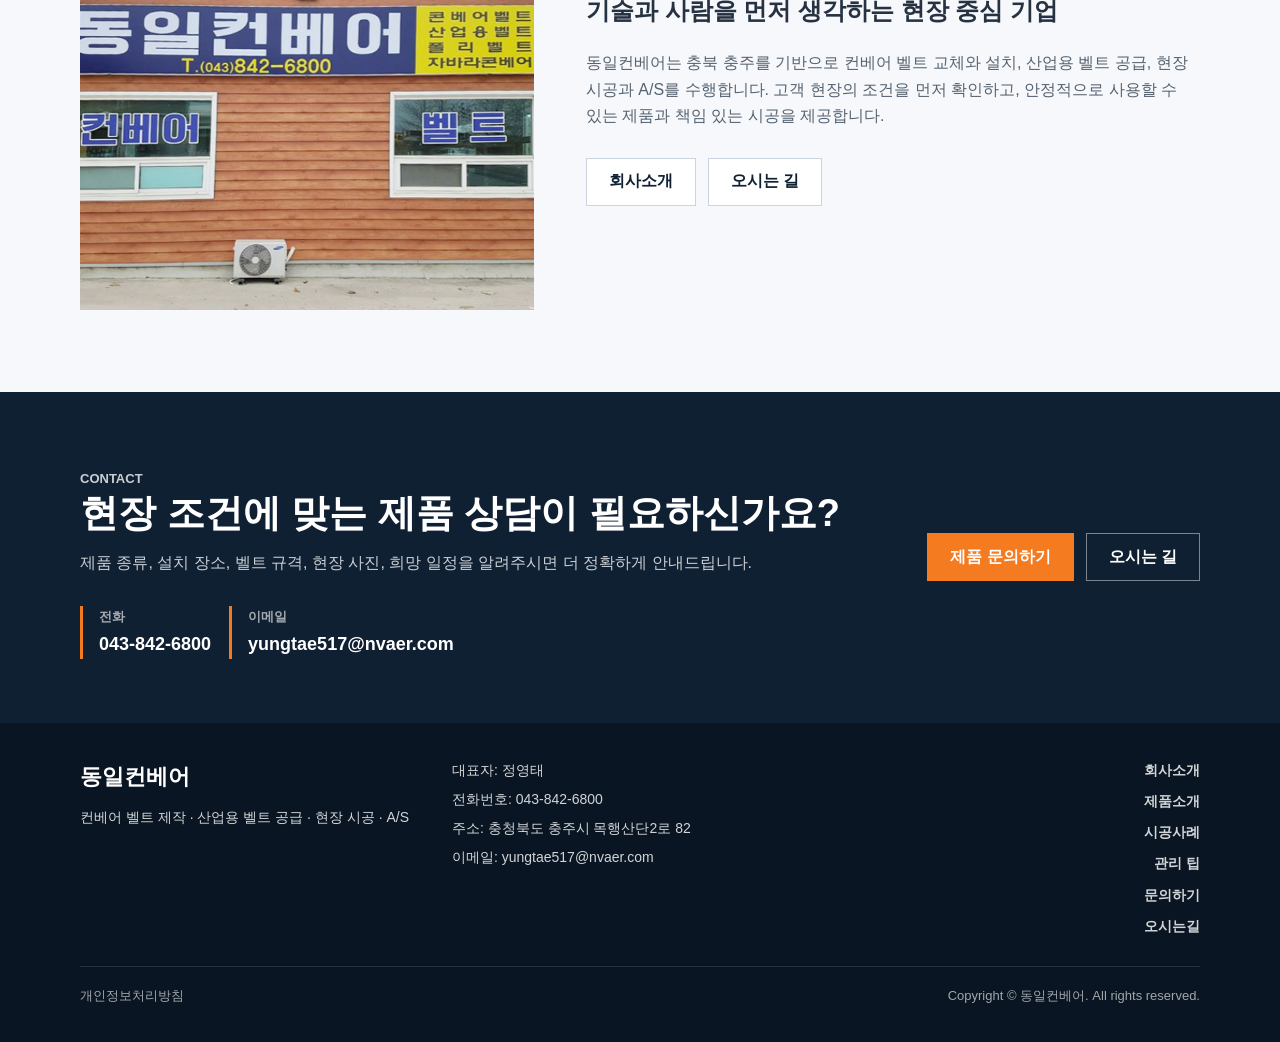
==== commit 41b791f8: "1" ====
--- a/index.html
+++ b/index.html
@@ -23,7 +23,7 @@
           <li class="has-dropdown">
             <a href="about.html">회사소개</a>
             <ul class="dropdown">
-              <li><a href="about.html#greeting">대표자 인사말</a></li>
+              <li><a href="greeting.html">대표자 인사말</a></li>
               <li><a href="location.html">오시는길</a></li>
             </ul>
           </li>
@@ -52,7 +52,7 @@
         <div class="hero-copy">
           <p class="eyebrow">Conveyor Belt Manufacturing & Field Service</p>
           <h1>산업 현장의 움직임을 책임지는<br>컨베어벨트 전문 기업</h1>
-          <p>동일컨베어는 컨베어 벨트 제작과 설치, 산업용 벨트 공급, 현장 시공 및 A/S까지 생산 현장에 필요한 이송 솔루션을 제공합니다.</p>
+          <p>동일컨베어는 컨베어 벨트 교체와 설치, 산업용 벨트 공급, 현장 시공 및 A/S까지 생산 현장에 필요한 이송 솔루션을 제공합니다.</p>
           <div class="hero-actions">
             <a class="btn primary" href="contact.html">제품 문의하기</a>
             <a class="btn secondary" href="business.html">제품 카탈로그 보기</a>
@@ -91,7 +91,7 @@
         </div>
         <div class="product-grid">
           <article class="product-card">
-            <div class="product-media"><span>고무 컨베어벨트 이미지</span></div>
+            <div class="product-media"><img src="images/products/conveyor-belt.jpg" alt="컨베어 벨트 제품" loading="lazy"></div>
             <div class="product-body">
               <span>01</span>
               <h3>컨베어 벨트</h3>
@@ -100,7 +100,7 @@
             </div>
           </article>
           <article class="product-card">
-            <div class="product-media"><span>산업용 벨트 이미지</span></div>
+            <div class="product-media"><img src="images/products/industrial-belt.jpg" alt="산업용 벨트 제품" loading="lazy"></div>
             <div class="product-body">
               <span>02</span>
               <h3>산업용 벨트</h3>
@@ -109,7 +109,7 @@
             </div>
           </article>
           <article class="product-card">
-            <div class="product-media"><span>폴리 벨트 이미지</span></div>
+            <div class="product-media"><img src="images/products/poly-belt.jpg" alt="폴리 벨트 제품" loading="lazy"></div>
             <div class="product-body">
               <span>03</span>
               <h3>폴리 벨트</h3>
@@ -118,7 +118,7 @@
             </div>
           </article>
           <article class="product-card">
-            <div class="product-media"><span>라운드 벨트 이미지</span></div>
+            <div class="product-media"><img src="images/products/round-belt.jpg" alt="라운드 벨트 제품" loading="lazy"></div>
             <div class="product-body">
               <span>04</span>
               <h3>라운드 벨트</h3>
@@ -127,7 +127,7 @@
             </div>
           </article>
           <article class="product-card">
-            <div class="product-media"><span>자바라 컨베어 이미지</span></div>
+            <div class="product-media"><img src="images/products/flex-conveyor.jpg" alt="자바라 컨베어 제품" loading="lazy"></div>
             <div class="product-body">
               <span>05</span>
               <h3>자바라 컨베어</h3>
@@ -157,22 +157,22 @@
           <article class="strength-card">
             <strong>01</strong>
             <h3>산업용 벨트 전문성</h3>
-            <p>다양한 이송 조건과 설비 구조에 맞춰 벨트 사양을 검토합니다.</p>
+            <p>다양한 현장에서 쌓은 경험을 바탕으로 이송 조건과 설비 구조에 맞는 벨트 사양을 검토합니다.</p>
           </article>
           <article class="strength-card">
             <strong>02</strong>
-            <h3>맞춤 제작 대응</h3>
-            <p>현장 치수, 작업 동선, 사용 목적을 반영해 제품을 제작합니다.</p>
+            <h3>현장 맞춤 제작</h3>
+            <p>현장 치수, 작업 동선, 사용 목적을 반영해 적합한 자재와 제작 방식을 제안합니다.</p>
           </article>
           <article class="strength-card">
             <strong>03</strong>
-            <h3>안정적인 품질</h3>
-            <p>운용 안정성과 내구성을 고려해 생산 라인의 중단 리스크를 줄입니다.</p>
+            <h3>책임 있는 시공</h3>
+            <p>교체부터 설치, 마무리 점검까지 일관된 품질을 지키는 것을 중요하게 생각합니다.</p>
           </article>
           <article class="strength-card">
             <strong>04</strong>
-            <h3>빠른 상담 및 납품 대응</h3>
-            <p>전화 상담부터 현장 확인, 설치, A/S까지 필요한 단계에 맞춰 움직입니다.</p>
+            <h3>빠른 상담 및 공급</h3>
+            <p>표준 규격 벨트 재고를 바탕으로 긴급한 현장 요구에도 빠르게 대응할 수 있도록 준비합니다.</p>
           </article>
         </div>
       </div>
@@ -212,11 +212,11 @@
 
     <section class="section company-preview light" aria-labelledby="company-heading">
       <div class="container company-grid">
-        <img class="company-image" src="images/company/2026-05-01%2004%2034%2033.png" alt="동일컨베어 작업 현장" loading="lazy">
+        <img class="company-image" src="images/company/company-site.png" alt="동일컨베어 작업 현장" loading="lazy">
         <div>
           <p class="section-label">Company</p>
           <h2 id="company-heading">기술과 사람을 먼저 생각하는 현장 중심 기업</h2>
-          <p>동일컨베어는 충북 충주를 기반으로 컨베어 벨트 제작 및 설치, 산업용 벨트 공급, 현장 시공과 A/S를 수행합니다. 고객 현장의 조건을 먼저 확인하고, 안정적으로 사용할 수 있는 제품과 서비스를 제공합니다.</p>
+          <p>동일컨베어는 충북 충주를 기반으로 컨베어 벨트 교체와 설치, 산업용 벨트 공급, 현장 시공과 A/S를 수행합니다. 고객 현장의 조건을 먼저 확인하고, 안정적으로 사용할 수 있는 제품과 책임 있는 시공을 제공합니다.</p>
           <div class="company-actions">
             <a class="btn secondary" href="about.html">회사소개</a>
             <a class="btn secondary" href="location.html">오시는 길</a>
--- a/css/style.css
+++ b/css/style.css
@@ -437,6 +437,30 @@
   box-shadow: 0 8px 24px rgba(16, 32, 51, 0.06);
 }
 
+.greeting-layout {
+  display: grid;
+  grid-template-columns: minmax(0, 0.82fr) minmax(0, 1.18fr);
+  gap: 52px;
+  align-items: start;
+}
+
+.greeting-summary {
+  padding-top: 8px;
+}
+
+.greeting-summary h2 {
+  margin: 0;
+  color: var(--navy);
+  font-size: clamp(28px, 3.5vw, 42px);
+  line-height: 1.28;
+}
+
+.greeting-summary p:not(.section-label) {
+  margin: 20px 0 0;
+  color: var(--gray-600);
+  font-size: 17px;
+}
+
 .greeting-lead {
   color: var(--navy) !important;
   font-size: 20px !important;
@@ -496,6 +520,14 @@
   border-bottom: 1px solid var(--gray-100);
 }
 
+.product-media img,
+.business-image {
+  width: 100%;
+  height: 100%;
+  display: block;
+  object-fit: cover;
+}
+
 .product-body {
   padding: 26px;
 }
@@ -786,6 +818,12 @@
   min-height: 190px;
 }
 
+.business-image {
+  min-height: 190px;
+  aspect-ratio: 3 / 2;
+  border: 1px solid var(--gray-100);
+}
+
 .process-list {
   display: grid;
   grid-template-columns: repeat(4, minmax(0, 1fr));
@@ -843,6 +881,44 @@
   color: var(--navy);
   font-size: 18px;
   font-weight: 800;
+}
+
+.location-info-grid {
+  display: grid;
+  grid-template-columns: 0.8fr 1.8fr 0.9fr 1.2fr;
+  gap: 1px;
+  overflow: hidden;
+  background: var(--gray-300);
+  border: 1px solid var(--gray-300);
+}
+
+.location-info-grid div {
+  min-height: 132px;
+  padding: 26px;
+  background: var(--white);
+}
+
+.location-info-grid span {
+  display: block;
+  margin-bottom: 10px;
+  color: var(--orange-dark);
+  font-size: 14px;
+  font-weight: 900;
+}
+
+.location-info-grid strong {
+  display: block;
+  color: var(--navy);
+  font-size: 18px;
+  line-height: 1.45;
+}
+
+.location-address strong {
+  white-space: nowrap;
+}
+
+.location-map-section {
+  padding-top: 64px;
 }
 
 .inquiry-checklist {
@@ -1335,6 +1411,7 @@
   .corporate-hero .hero-grid,
   .application-layout,
   .company-grid,
+  .greeting-layout,
   .tips-intro,
   .tip-layout {
     grid-template-columns: 1fr;
@@ -1344,11 +1421,16 @@
   .three-grid,
   .process-list,
   .info-panel,
+  .location-info-grid,
   .inquiry-checklist,
   .product-grid,
   .strength-grid,
   .works-gallery {
     grid-template-columns: repeat(2, minmax(0, 1fr));
+  }
+
+  .location-address {
+    grid-column: span 2;
   }
 
   .sticky-head {
@@ -1450,11 +1532,20 @@
   .three-grid,
   .process-list,
   .info-panel,
+  .location-info-grid,
   .inquiry-checklist,
   .product-grid,
   .strength-grid,
   .works-gallery {
     grid-template-columns: 1fr;
+  }
+
+  .location-address {
+    grid-column: auto;
+  }
+
+  .location-address strong {
+    white-space: normal;
   }
 
   .tips-nav,
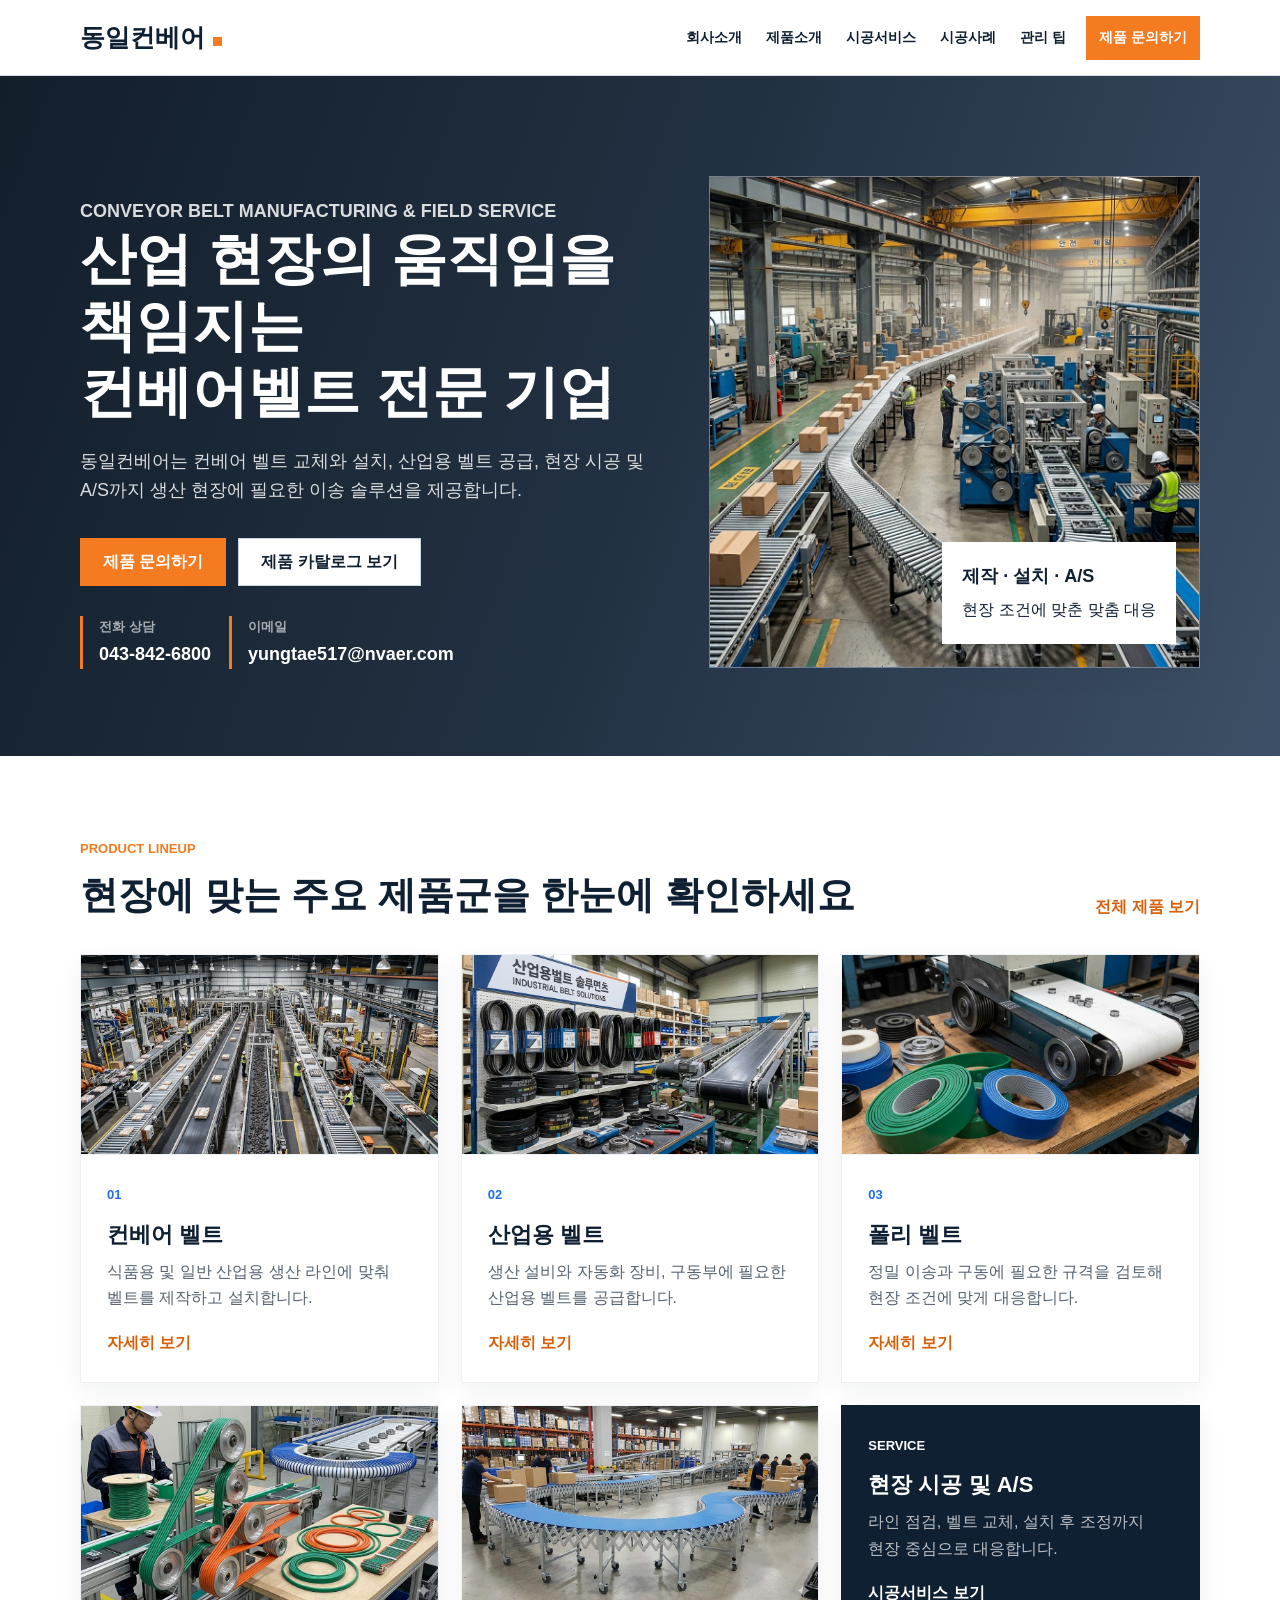
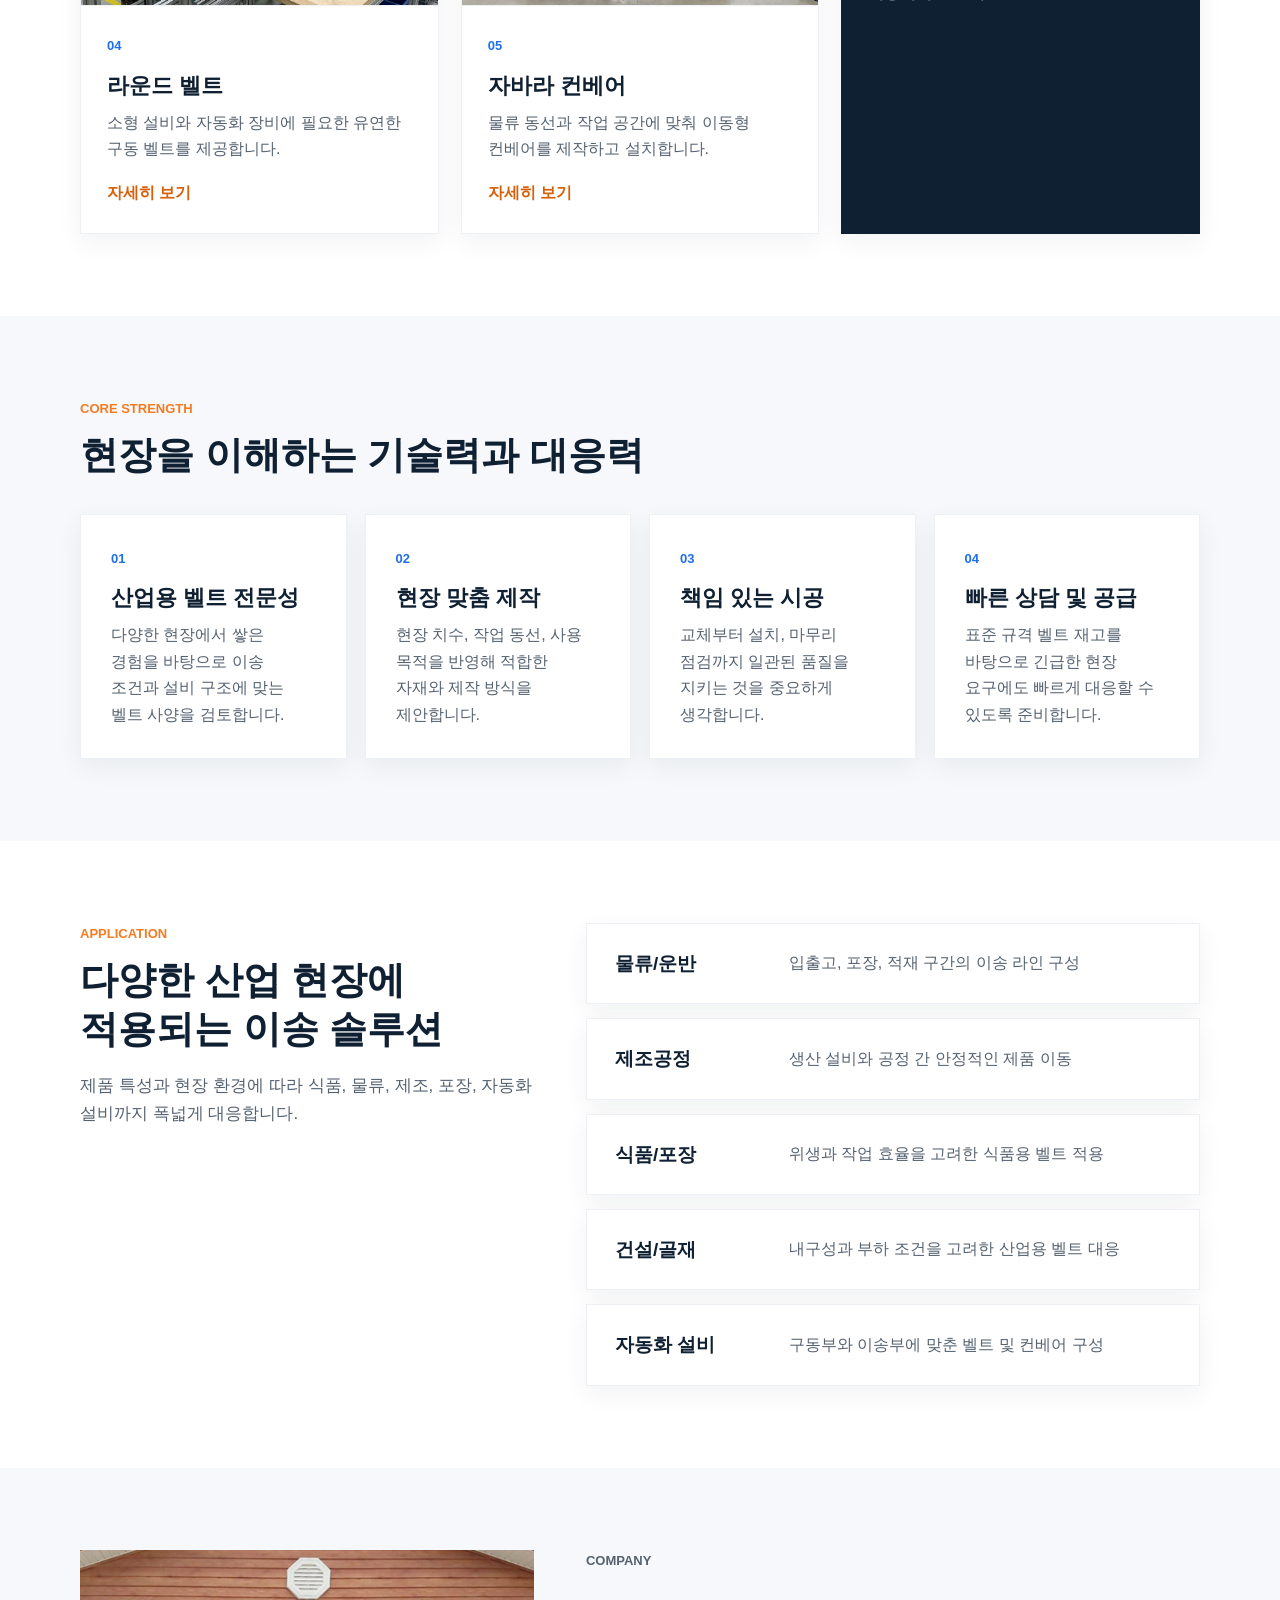
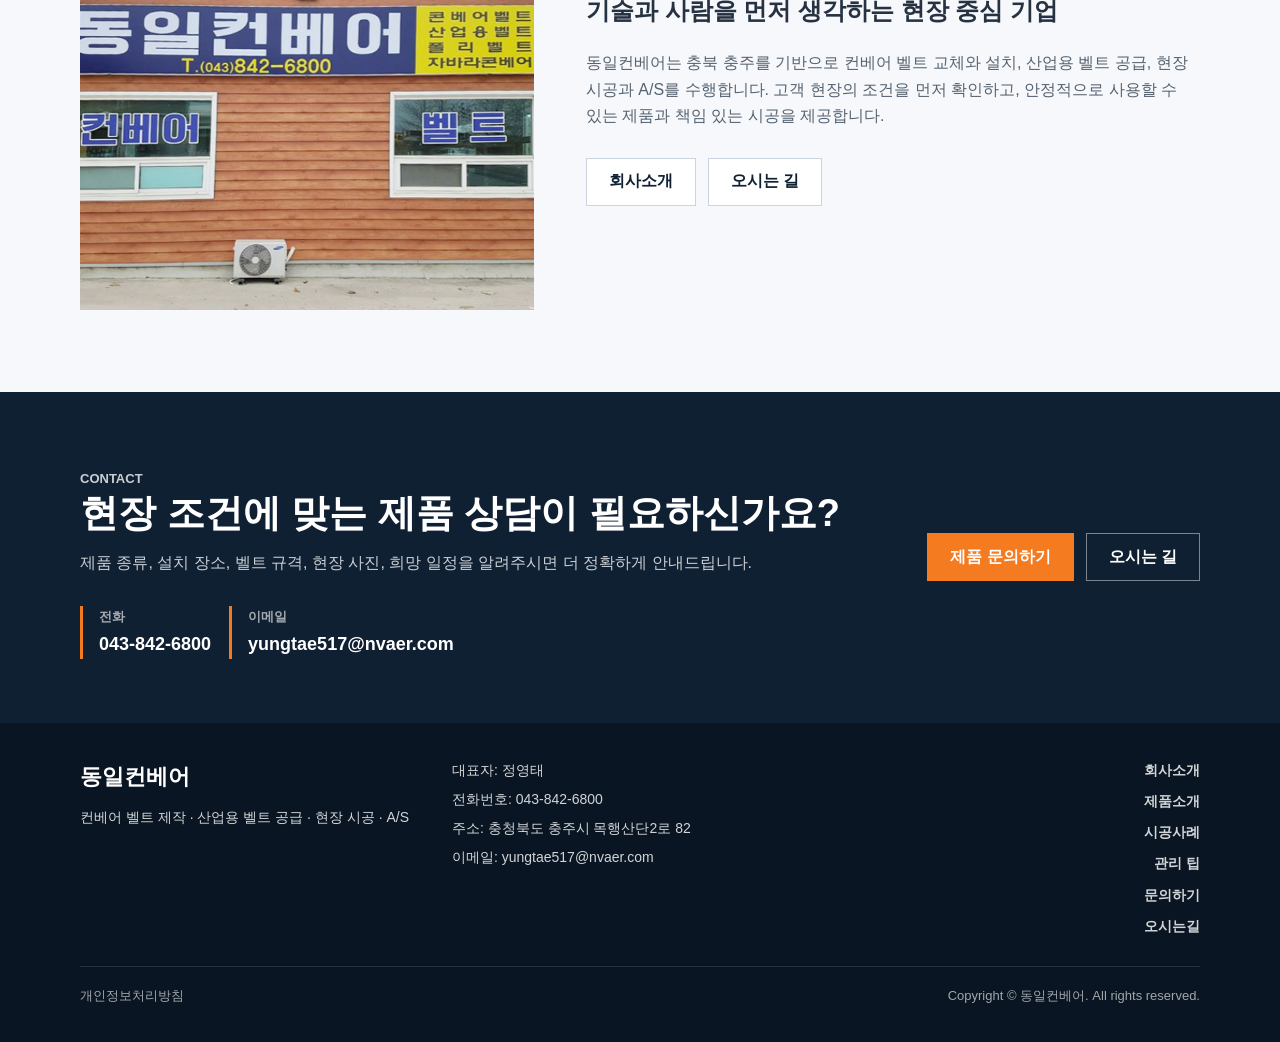
==== commit 9bc03e56: "1" ====
--- a/index.html
+++ b/index.html
@@ -69,8 +69,8 @@
           </dl>
         </div>
         <div class="hero-visual" aria-label="컨베어 설비 이미지 영역">
-          <div class="visual-placeholder">
-            <span>산업 현장·컨베어 설비 이미지</span>
+          <div class="visual-placeholder hero-photo">
+            <img src="images/hero/main-hero.jpg" alt="동일컨베어 컨베어 설비 현장">
           </div>
           <div class="hero-badge">
             <strong>제작 · 설치 · A/S</strong>
--- a/css/style.css
+++ b/css/style.css
@@ -303,6 +303,19 @@
   border: 1px solid rgba(255,255,255,0.22);
 }
 
+.hero-photo {
+  padding: 0;
+  overflow: hidden;
+}
+
+.hero-photo img {
+  width: 100%;
+  height: 100%;
+  min-height: 430px;
+  display: block;
+  object-fit: cover;
+}
+
 .hero-badge {
   position: absolute;
   right: 24px;
@@ -819,9 +832,14 @@
 }
 
 .business-image {
+  width: 100%;
   min-height: 190px;
   aspect-ratio: 3 / 2;
   border: 1px solid var(--gray-100);
+}
+
+.business-content {
+  min-width: 0;
 }
 
 .process-list {
@@ -1442,6 +1460,24 @@
     gap: 8px;
   }
 
+  .business-item {
+    gap: 0;
+    align-items: stretch;
+    padding: 0;
+    overflow: hidden;
+  }
+
+  .business-image {
+    min-height: 0;
+    aspect-ratio: 16 / 10;
+    border: 0;
+    border-bottom: 1px solid var(--gray-100);
+  }
+
+  .business-content {
+    padding: 24px;
+  }
+
   .section-head-row,
   .footer-grid {
     display: grid;
@@ -1560,13 +1596,20 @@
   }
 
   .feature-band,
-  .business-item,
   .service-card,
   .value-card,
   .contact-card {
     padding: 22px;
   }
 
+  .business-item {
+    padding: 0;
+  }
+
+  .business-content {
+    padding: 22px;
+  }
+
   .footer-inner {
     display: block;
   }
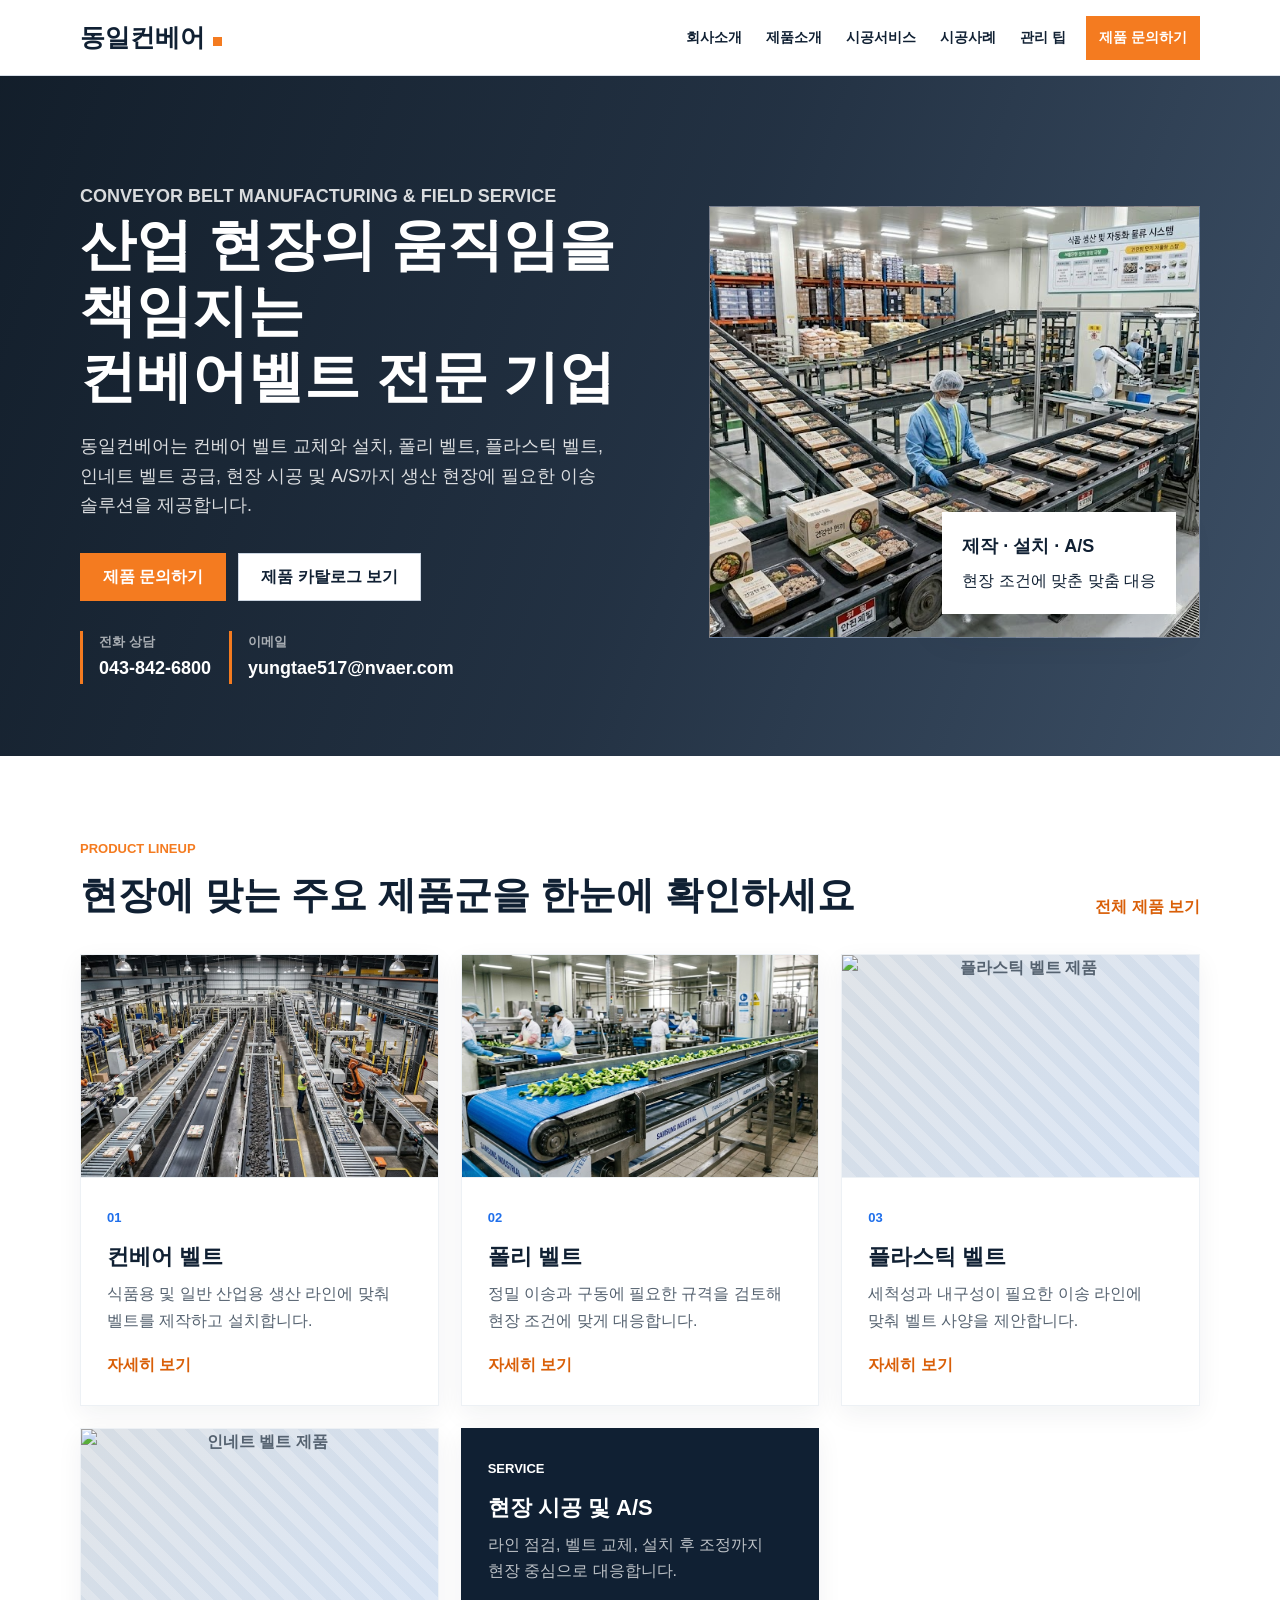
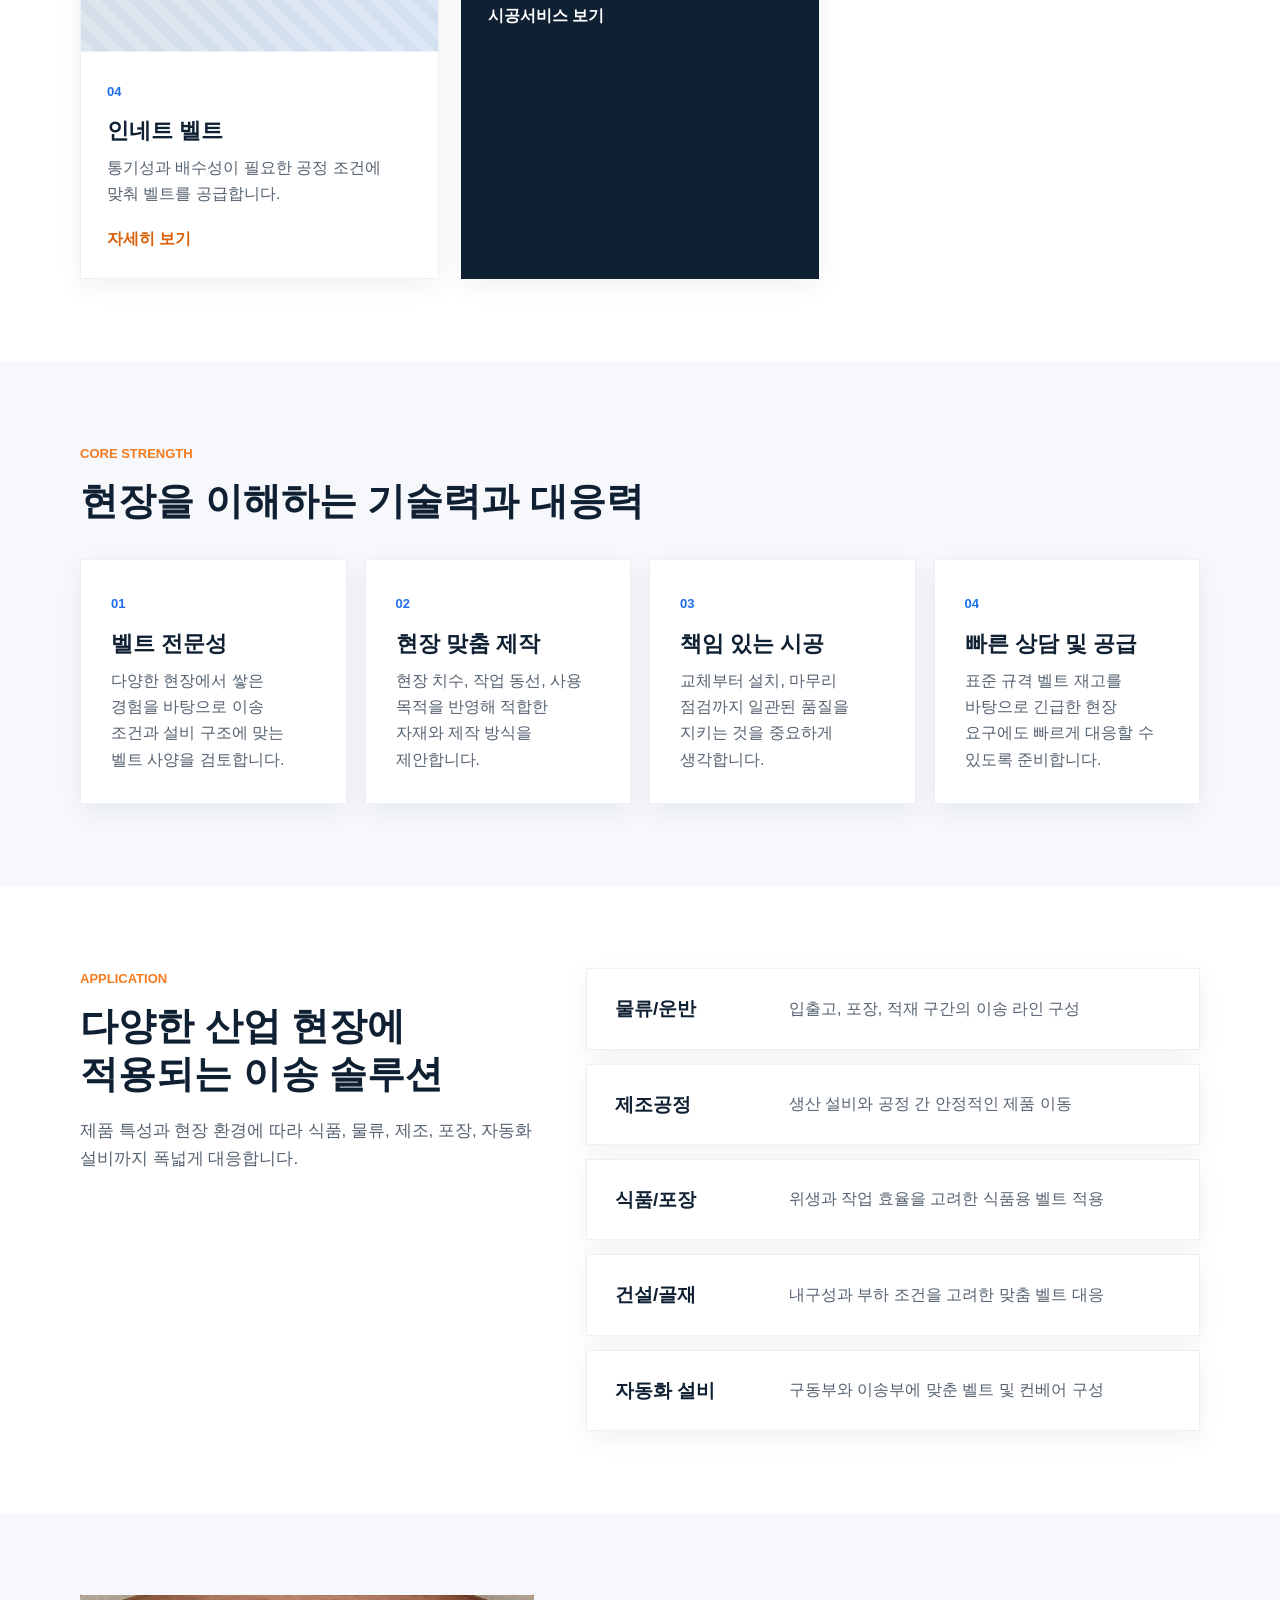
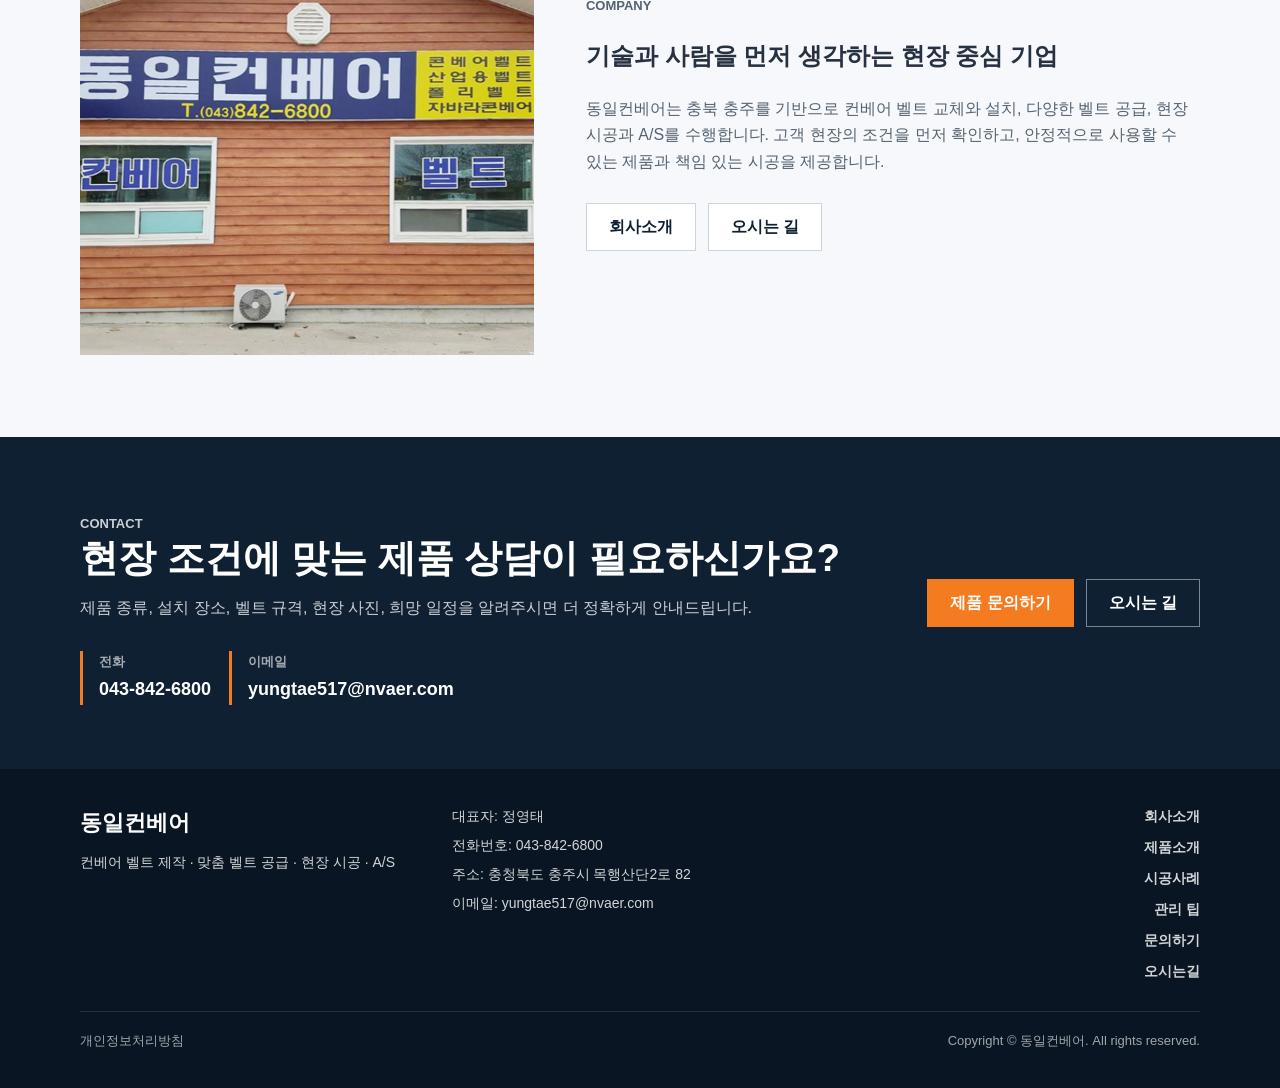
==== commit efe42114: "제품 소개 항목 수정" ====
--- a/index.html
+++ b/index.html
@@ -3,7 +3,7 @@
 <head>
   <meta charset="UTF-8">
   <meta name="viewport" content="width=device-width, initial-scale=1.0">
-  <meta name="description" content="동일컨베어는 컨베어 벨트 제작, 산업용 벨트 공급, 자바라 컨베어 설치, 현장 시공 및 A/S를 지원하는 충주 소재 전문 업체입니다.">
+  <meta name="description" content="동일컨베어는 컨베어 벨트 제작, 폴리 벨트, 플라스틱 벨트, 인네트 벨트 공급, 현장 시공 및 A/S를 지원하는 충주 소재 전문 업체입니다.">
   <title>동일컨베어 | 컨베어벨트 제작·설치 전문 기업</title>
   <link rel="stylesheet" href="css/style.css">
 </head>
@@ -31,10 +31,9 @@
             <a href="business.html">제품소개</a>
             <ul class="dropdown">
               <li><a href="business.html#conveyor">컨베어 벨트</a></li>
-              <li><a href="business.html#industrial">산업용 벨트</a></li>
               <li><a href="business.html#poly">폴리 벨트</a></li>
-              <li><a href="business.html#round">라운드 벨트</a></li>
-              <li><a href="business.html#flex">자바라 컨베어</a></li>
+              <li><a href="business.html#plastic">플라스틱 벨트</a></li>
+              <li><a href="business.html#innet">인네트 벨트</a></li>
             </ul>
           </li>
           <li><a href="service.html">시공서비스</a></li>
@@ -52,7 +51,7 @@
         <div class="hero-copy">
           <p class="eyebrow">Conveyor Belt Manufacturing & Field Service</p>
           <h1>산업 현장의 움직임을 책임지는<br>컨베어벨트 전문 기업</h1>
-          <p>동일컨베어는 컨베어 벨트 교체와 설치, 산업용 벨트 공급, 현장 시공 및 A/S까지 생산 현장에 필요한 이송 솔루션을 제공합니다.</p>
+          <p>동일컨베어는 컨베어 벨트 교체와 설치, 폴리 벨트, 플라스틱 벨트, 인네트 벨트 공급, 현장 시공 및 A/S까지 생산 현장에 필요한 이송 솔루션을 제공합니다.</p>
           <div class="hero-actions">
             <a class="btn primary" href="contact.html">제품 문의하기</a>
             <a class="btn secondary" href="business.html">제품 카탈로그 보기</a>
@@ -100,39 +99,30 @@
             </div>
           </article>
           <article class="product-card">
-            <div class="product-media"><img src="images/products/industrial-belt.jpg" alt="산업용 벨트 제품" loading="lazy"></div>
+            <div class="product-media"><img src="images/products/poly-belt.jpg" alt="폴리 벨트 제품" loading="lazy"></div>
             <div class="product-body">
               <span>02</span>
-              <h3>산업용 벨트</h3>
-              <p>생산 설비와 자동화 장비, 구동부에 필요한 산업용 벨트를 공급합니다.</p>
-              <a href="business.html#industrial">자세히 보기</a>
-            </div>
-          </article>
-          <article class="product-card">
-            <div class="product-media"><img src="images/products/poly-belt.jpg" alt="폴리 벨트 제품" loading="lazy"></div>
-            <div class="product-body">
-              <span>03</span>
               <h3>폴리 벨트</h3>
               <p>정밀 이송과 구동에 필요한 규격을 검토해 현장 조건에 맞게 대응합니다.</p>
               <a href="business.html#poly">자세히 보기</a>
             </div>
           </article>
           <article class="product-card">
-            <div class="product-media"><img src="images/products/round-belt.jpg" alt="라운드 벨트 제품" loading="lazy"></div>
+            <div class="product-media"><img src="images/products/plastic-belt.jpg" alt="플라스틱 벨트 제품" loading="lazy"></div>
+            <div class="product-body">
+              <span>03</span>
+              <h3>플라스틱 벨트</h3>
+              <p>세척성과 내구성이 필요한 이송 라인에 맞춰 벨트 사양을 제안합니다.</p>
+              <a href="business.html#plastic">자세히 보기</a>
+            </div>
+          </article>
+          <article class="product-card">
+            <div class="product-media"><img src="images/products/innet-belt.jpg" alt="인네트 벨트 제품" loading="lazy"></div>
             <div class="product-body">
               <span>04</span>
-              <h3>라운드 벨트</h3>
-              <p>소형 설비와 자동화 장비에 필요한 유연한 구동 벨트를 제공합니다.</p>
-              <a href="business.html#round">자세히 보기</a>
-            </div>
-          </article>
-          <article class="product-card">
-            <div class="product-media"><img src="images/products/flex-conveyor.jpg" alt="자바라 컨베어 제품" loading="lazy"></div>
-            <div class="product-body">
-              <span>05</span>
-              <h3>자바라 컨베어</h3>
-              <p>물류 동선과 작업 공간에 맞춰 이동형 컨베어를 제작하고 설치합니다.</p>
-              <a href="business.html#flex">자세히 보기</a>
+              <h3>인네트 벨트</h3>
+              <p>통기성과 배수성이 필요한 공정 조건에 맞춰 벨트를 공급합니다.</p>
+              <a href="business.html#innet">자세히 보기</a>
             </div>
           </article>
           <article class="product-card accent-card">
@@ -156,7 +146,7 @@
         <div class="strength-grid">
           <article class="strength-card">
             <strong>01</strong>
-            <h3>산업용 벨트 전문성</h3>
+            <h3>벨트 전문성</h3>
             <p>다양한 현장에서 쌓은 경험을 바탕으로 이송 조건과 설비 구조에 맞는 벨트 사양을 검토합니다.</p>
           </article>
           <article class="strength-card">
@@ -200,7 +190,7 @@
           </article>
           <article>
             <span>건설/골재</span>
-            <p>내구성과 부하 조건을 고려한 산업용 벨트 대응</p>
+            <p>내구성과 부하 조건을 고려한 맞춤 벨트 대응</p>
           </article>
           <article>
             <span>자동화 설비</span>
@@ -216,7 +206,7 @@
         <div>
           <p class="section-label">Company</p>
           <h2 id="company-heading">기술과 사람을 먼저 생각하는 현장 중심 기업</h2>
-          <p>동일컨베어는 충북 충주를 기반으로 컨베어 벨트 교체와 설치, 산업용 벨트 공급, 현장 시공과 A/S를 수행합니다. 고객 현장의 조건을 먼저 확인하고, 안정적으로 사용할 수 있는 제품과 책임 있는 시공을 제공합니다.</p>
+          <p>동일컨베어는 충북 충주를 기반으로 컨베어 벨트 교체와 설치, 다양한 벨트 공급, 현장 시공과 A/S를 수행합니다. 고객 현장의 조건을 먼저 확인하고, 안정적으로 사용할 수 있는 제품과 책임 있는 시공을 제공합니다.</p>
           <div class="company-actions">
             <a class="btn secondary" href="about.html">회사소개</a>
             <a class="btn secondary" href="location.html">오시는 길</a>
@@ -254,7 +244,7 @@
     <div class="container footer-grid">
       <div>
         <strong>동일컨베어</strong>
-        <p>컨베어 벨트 제작 · 산업용 벨트 공급 · 현장 시공 · A/S</p>
+        <p>컨베어 벨트 제작 · 맞춤 벨트 공급 · 현장 시공 · A/S</p>
       </div>
       <div class="footer-info">
         <p>대표자: 정영태</p>
--- a/css/style.css
+++ b/css/style.css
@@ -509,6 +509,7 @@
 .product-card,
 .strength-card,
 .application-list article {
+  overflow: hidden;
   background: var(--white);
   border: 1px solid var(--gray-100);
   box-shadow: 0 8px 24px rgba(16, 32, 51, 0.06);
@@ -524,7 +525,9 @@
 }
 
 .product-media {
-  min-height: 190px;
+  aspect-ratio: 16 / 10;
+  min-height: 0;
+  overflow: hidden;
   color: var(--gray-600);
   background:
     linear-gradient(135deg, rgba(16, 32, 51, 0.08), rgba(31, 111, 235, 0.10)),
@@ -833,8 +836,7 @@
 
 .business-image {
   width: 100%;
-  min-height: 190px;
-  aspect-ratio: 3 / 2;
+  height: 200px;
   border: 1px solid var(--gray-100);
 }
 
@@ -1468,6 +1470,7 @@
   }
 
   .business-image {
+    height: clamp(190px, 62.5vw, 360px);
     min-height: 0;
     aspect-ratio: 16 / 10;
     border: 0;
@@ -1604,6 +1607,41 @@
 
   .business-item {
     padding: 0;
+    display: grid;
+    grid-template-columns: 1fr;
+    overflow: hidden;
+  }
+
+  .product-card {
+    overflow: hidden;
+  }
+
+  .product-media,
+  .business-image {
+    min-height: 0;
+    aspect-ratio: 16 / 10;
+  }
+
+  .product-media img {
+    height: 100%;
+    object-fit: cover;
+  }
+
+  .business-image {
+    width: 100%;
+    height: clamp(180px, 62.5vw, 320px);
+    object-fit: cover;
+  }
+
+  .product-body,
+  .business-content {
+    position: relative;
+    z-index: 1;
+    background: var(--white);
+  }
+
+  .accent-card .product-body {
+    background: var(--navy);
   }
 
   .business-content {
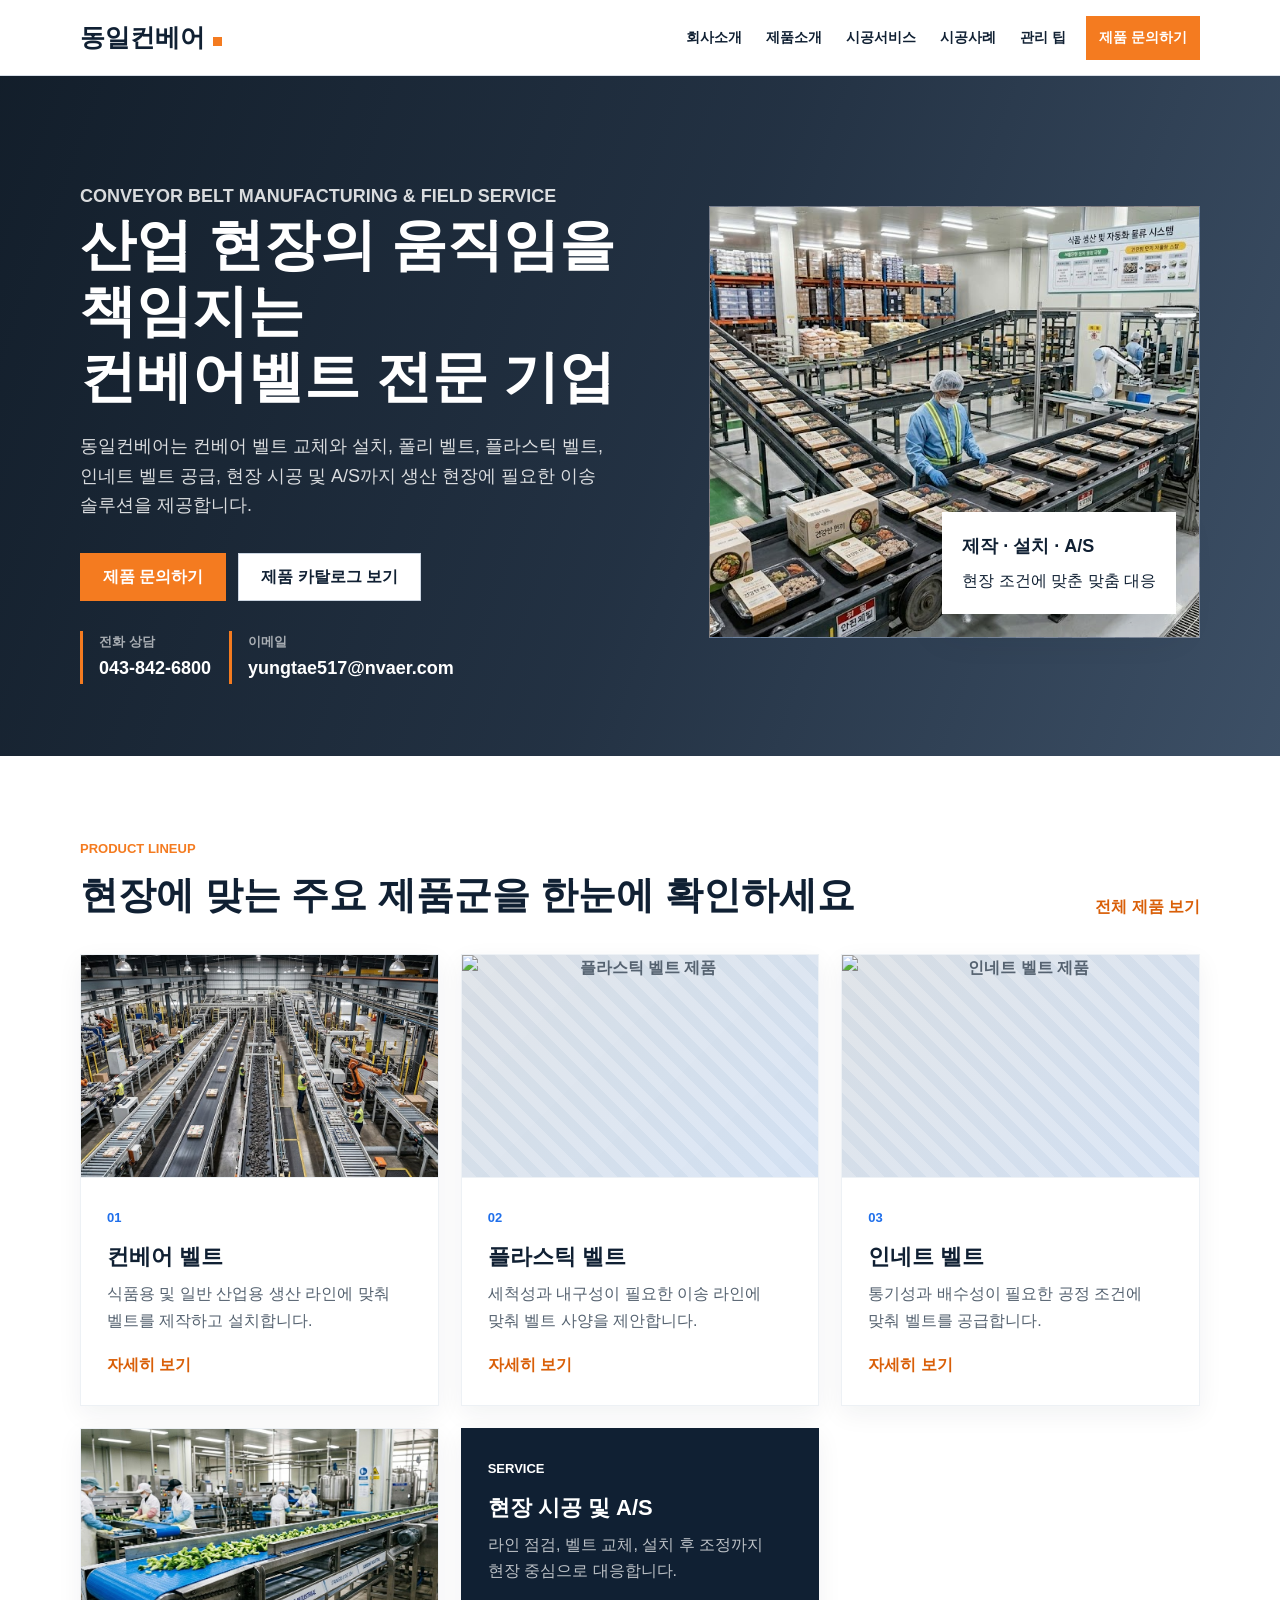
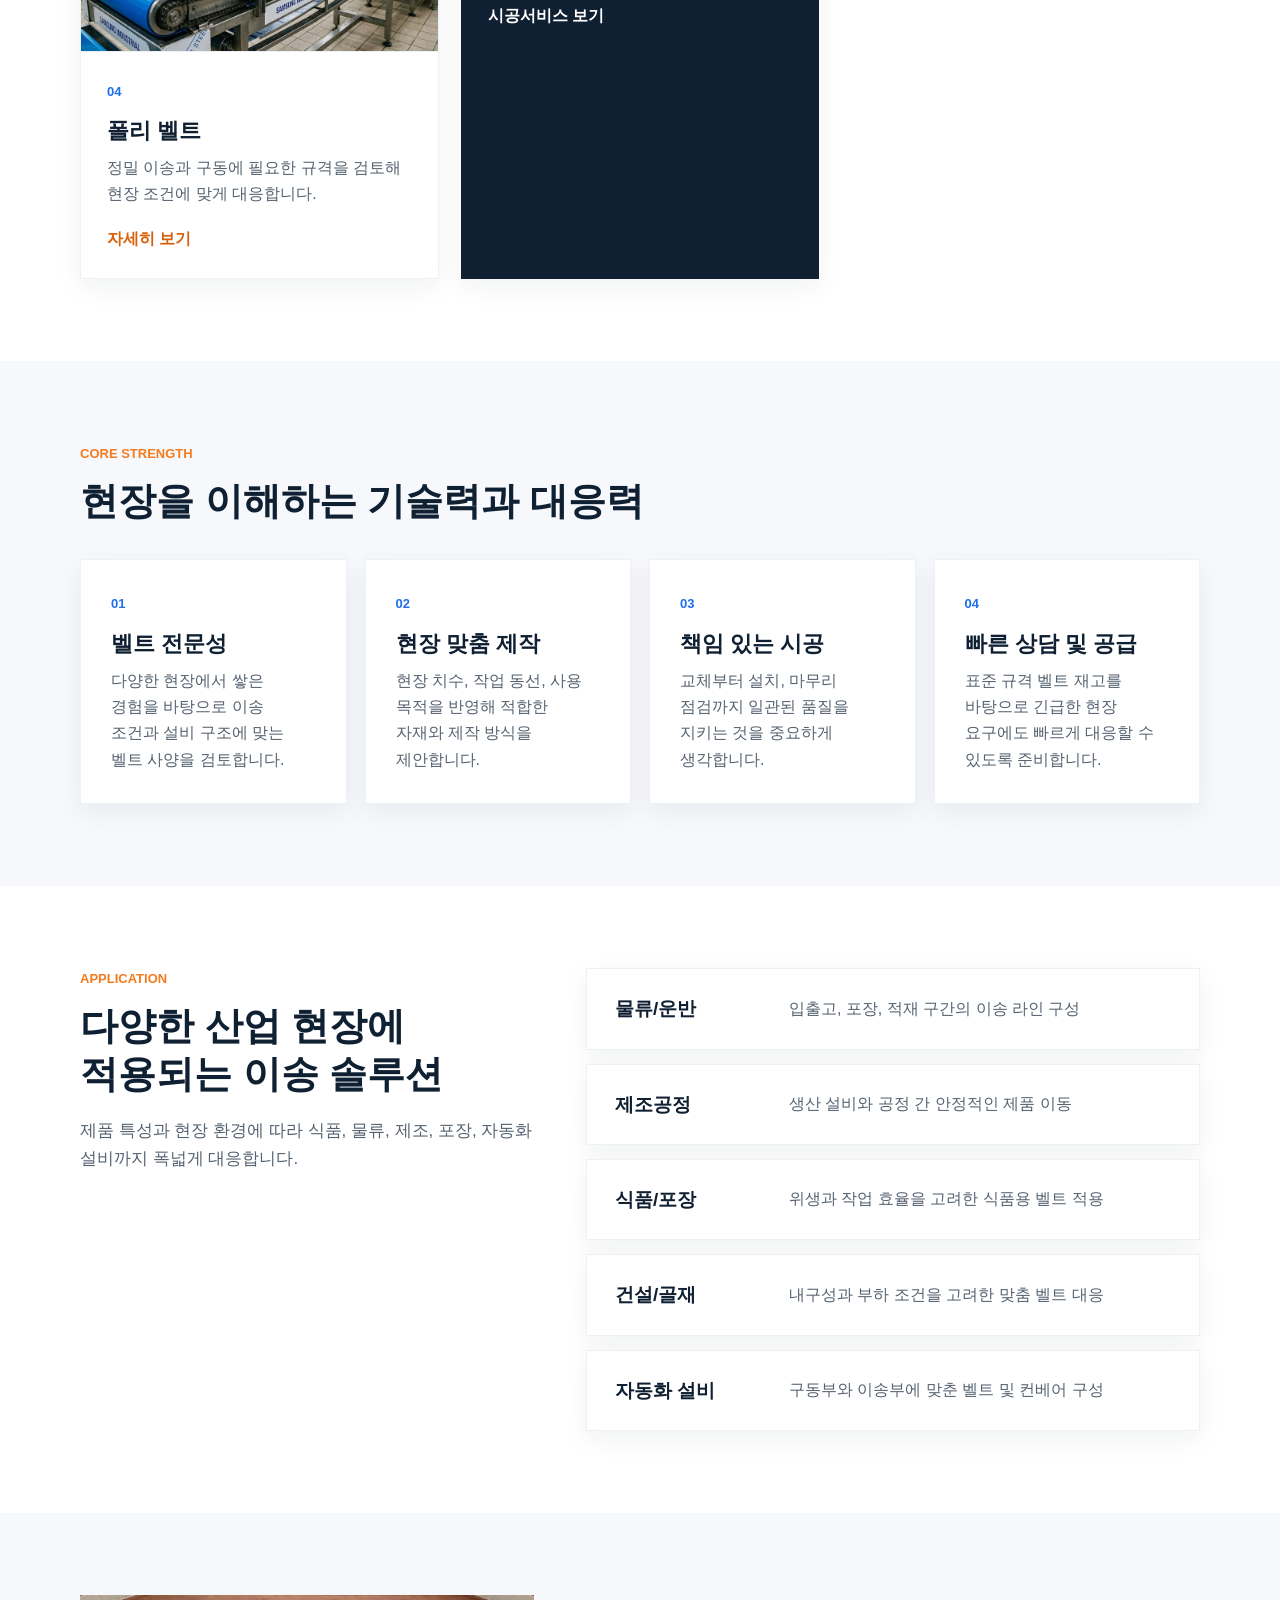
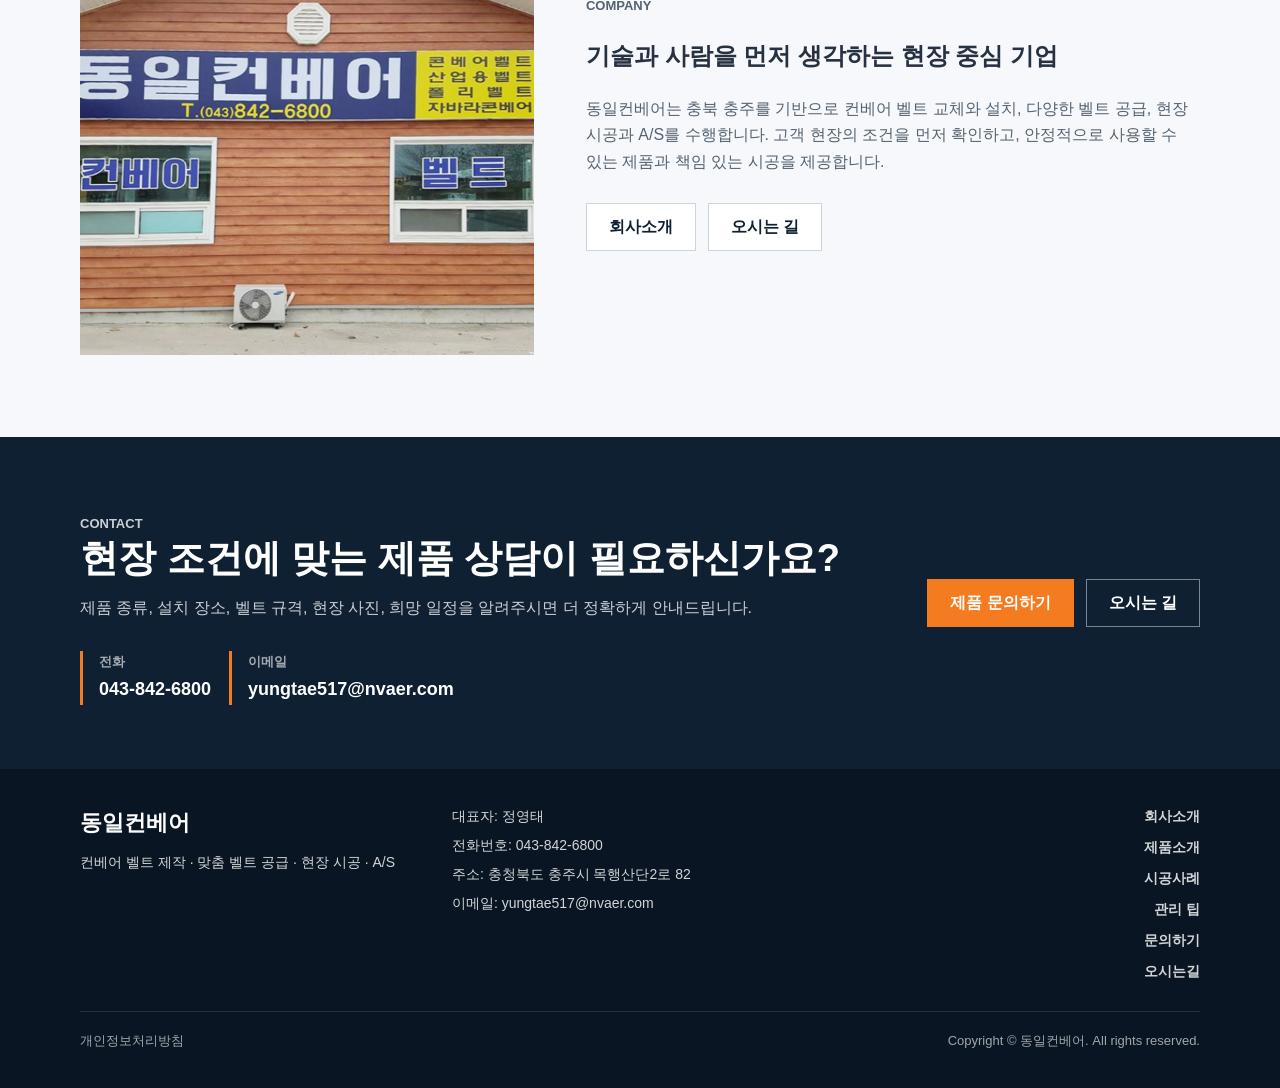
==== commit 1c4f7c75: "제품 소개 순서 변경" ====
--- a/index.html
+++ b/index.html
@@ -31,9 +31,9 @@
             <a href="business.html">제품소개</a>
             <ul class="dropdown">
               <li><a href="business.html#conveyor">컨베어 벨트</a></li>
-              <li><a href="business.html#poly">폴리 벨트</a></li>
               <li><a href="business.html#plastic">플라스틱 벨트</a></li>
               <li><a href="business.html#innet">인네트 벨트</a></li>
+              <li><a href="business.html#poly">폴리 벨트</a></li>
             </ul>
           </li>
           <li><a href="service.html">시공서비스</a></li>
@@ -99,30 +99,30 @@
             </div>
           </article>
           <article class="product-card">
+            <div class="product-media"><img src="images/products/plastic-belt.jpg" alt="플라스틱 벨트 제품" loading="lazy"></div>
+            <div class="product-body">
+              <span>02</span>
+              <h3>플라스틱 벨트</h3>
+              <p>세척성과 내구성이 필요한 이송 라인에 맞춰 벨트 사양을 제안합니다.</p>
+              <a href="business.html#plastic">자세히 보기</a>
+            </div>
+          </article>
+          <article class="product-card">
+            <div class="product-media"><img src="images/products/innet-belt.jpg" alt="인네트 벨트 제품" loading="lazy"></div>
+            <div class="product-body">
+              <span>03</span>
+              <h3>인네트 벨트</h3>
+              <p>통기성과 배수성이 필요한 공정 조건에 맞춰 벨트를 공급합니다.</p>
+              <a href="business.html#innet">자세히 보기</a>
+            </div>
+          </article>
+          <article class="product-card">
             <div class="product-media"><img src="images/products/poly-belt.jpg" alt="폴리 벨트 제품" loading="lazy"></div>
             <div class="product-body">
-              <span>02</span>
+              <span>04</span>
               <h3>폴리 벨트</h3>
               <p>정밀 이송과 구동에 필요한 규격을 검토해 현장 조건에 맞게 대응합니다.</p>
               <a href="business.html#poly">자세히 보기</a>
-            </div>
-          </article>
-          <article class="product-card">
-            <div class="product-media"><img src="images/products/plastic-belt.jpg" alt="플라스틱 벨트 제품" loading="lazy"></div>
-            <div class="product-body">
-              <span>03</span>
-              <h3>플라스틱 벨트</h3>
-              <p>세척성과 내구성이 필요한 이송 라인에 맞춰 벨트 사양을 제안합니다.</p>
-              <a href="business.html#plastic">자세히 보기</a>
-            </div>
-          </article>
-          <article class="product-card">
-            <div class="product-media"><img src="images/products/innet-belt.jpg" alt="인네트 벨트 제품" loading="lazy"></div>
-            <div class="product-body">
-              <span>04</span>
-              <h3>인네트 벨트</h3>
-              <p>통기성과 배수성이 필요한 공정 조건에 맞춰 벨트를 공급합니다.</p>
-              <a href="business.html#innet">자세히 보기</a>
             </div>
           </article>
           <article class="product-card accent-card">
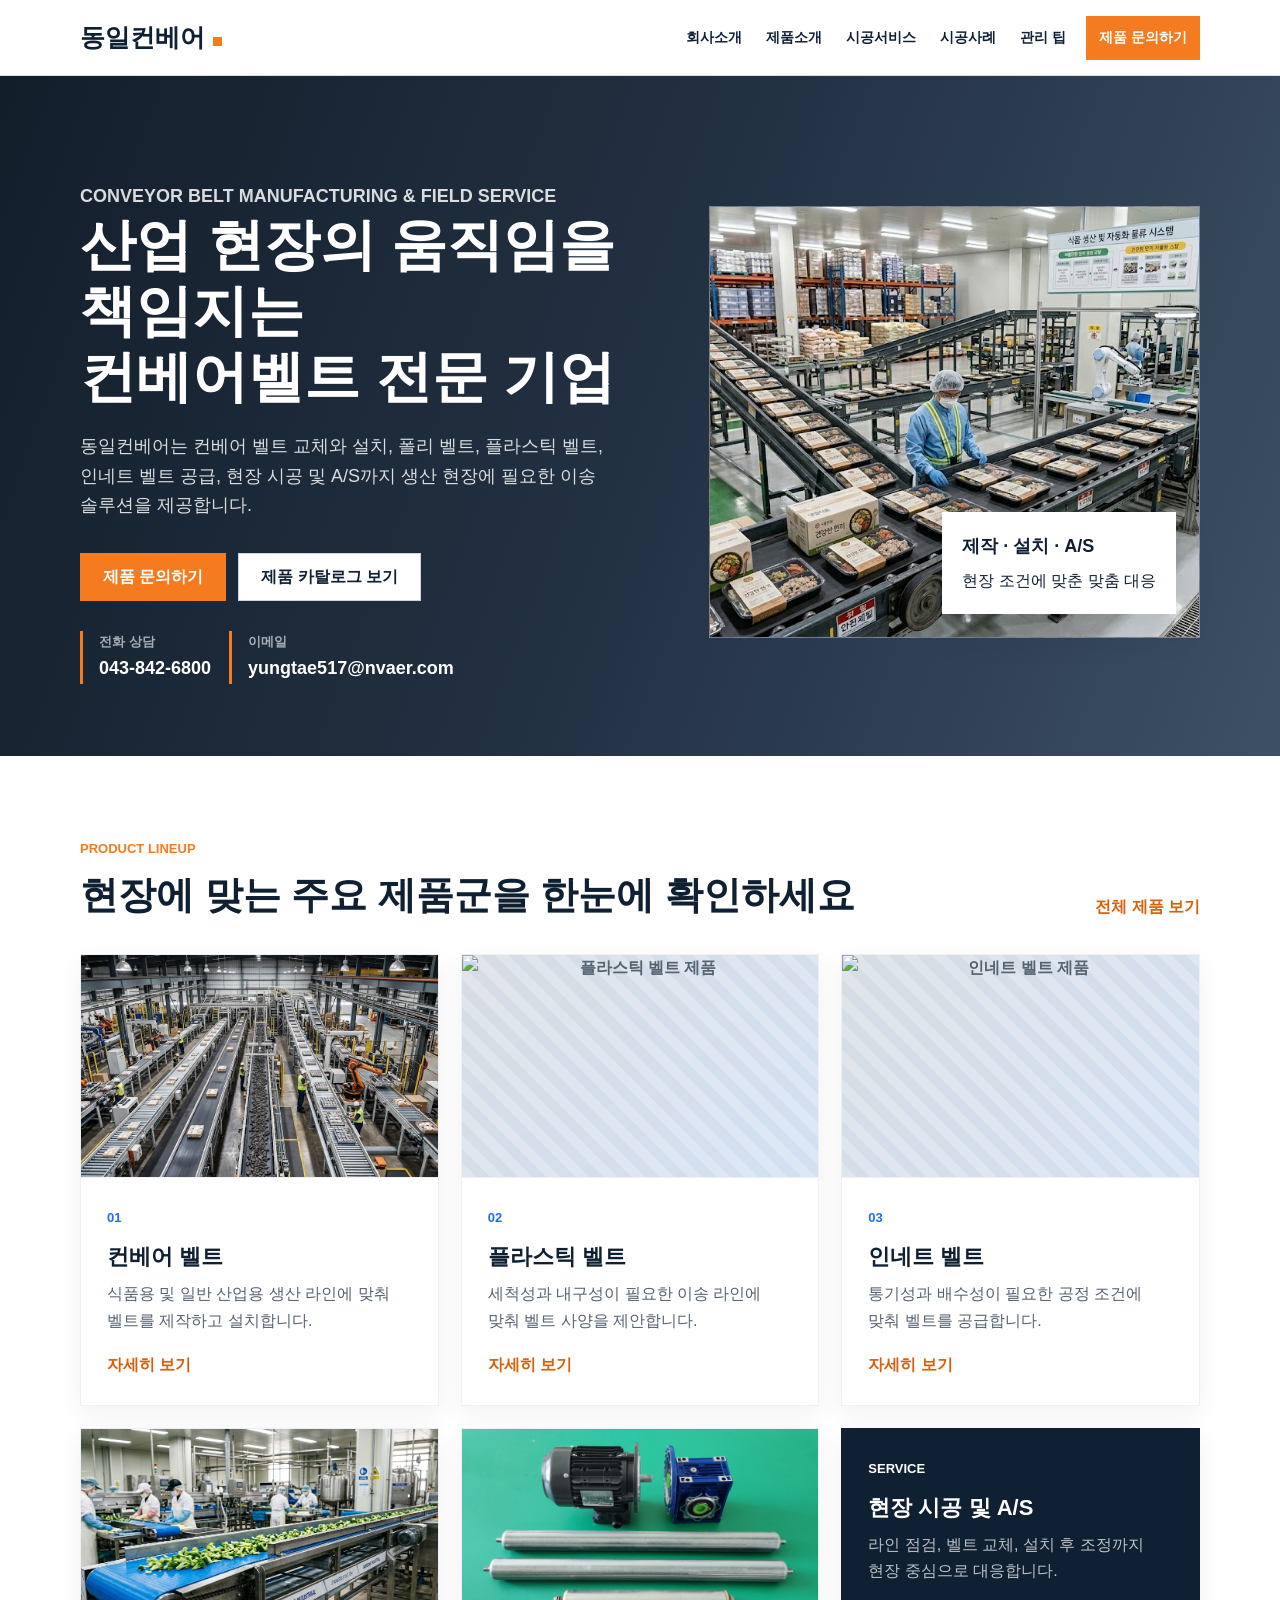
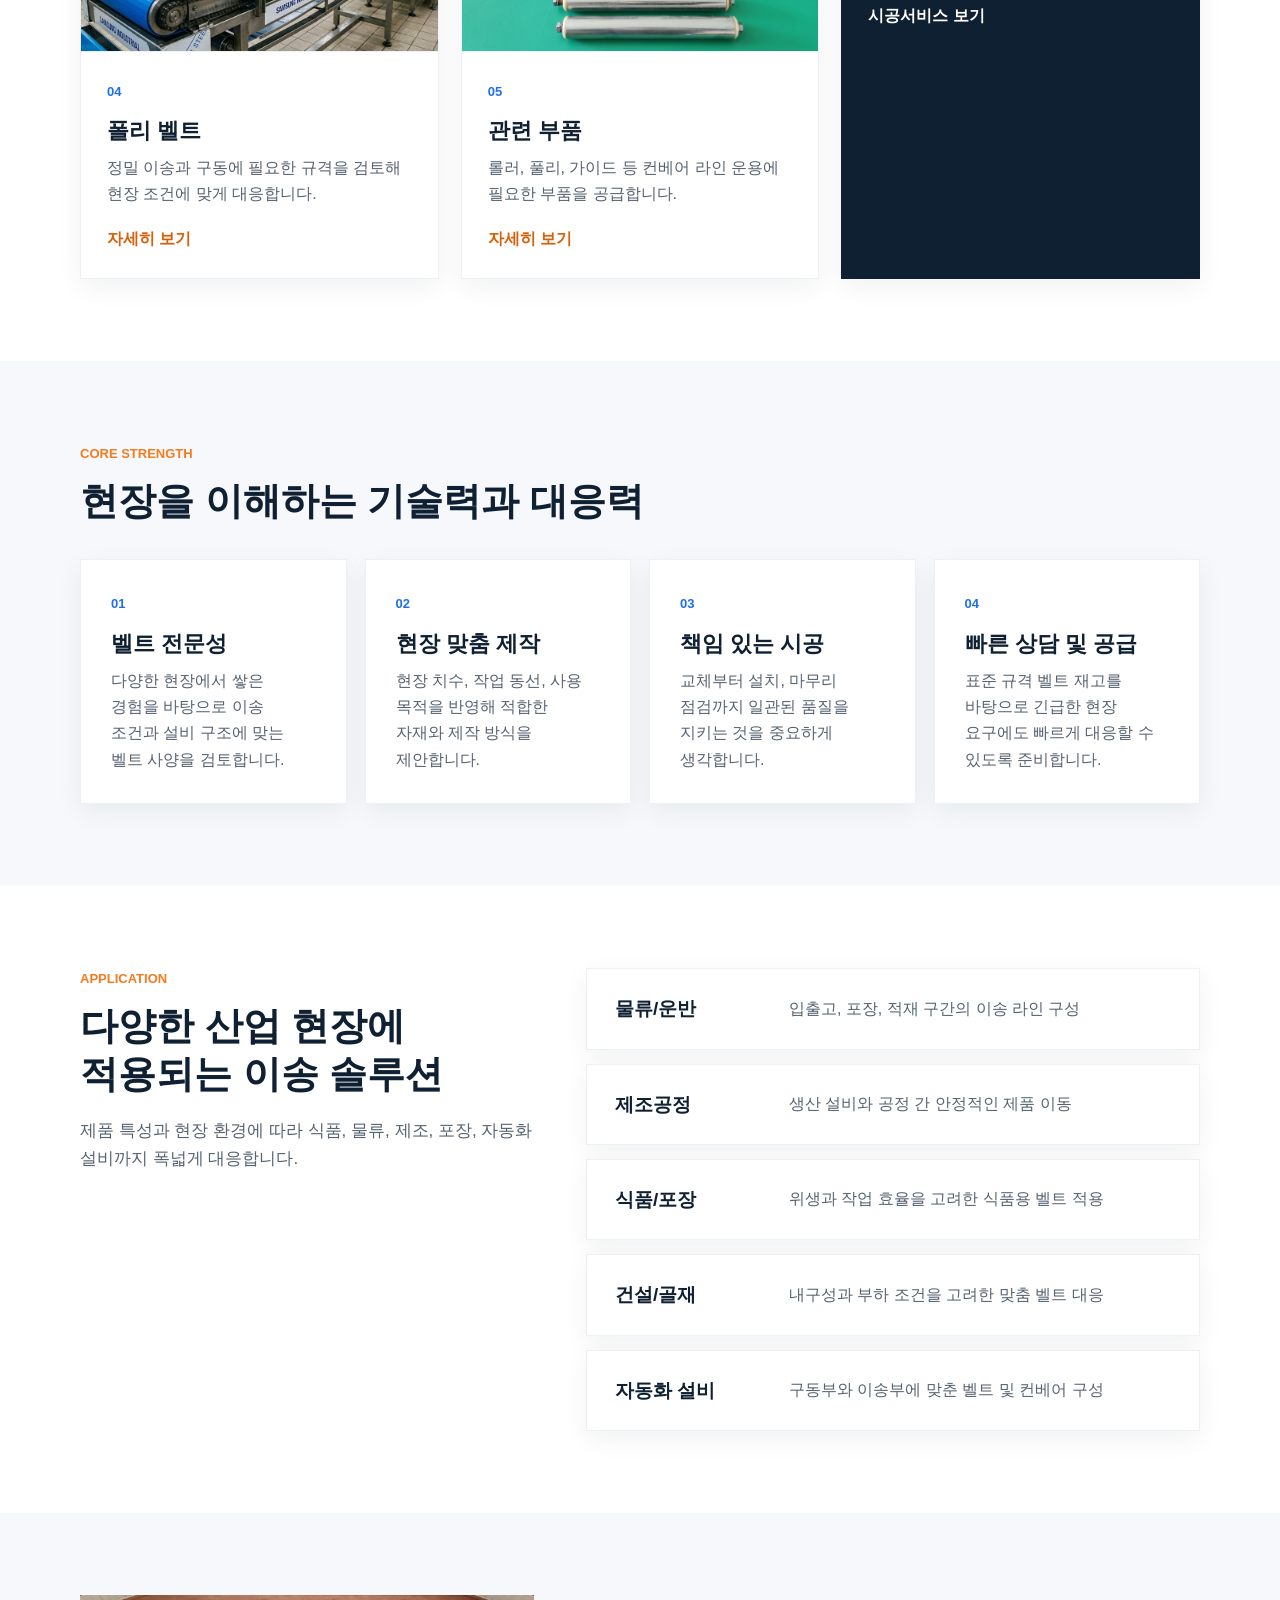
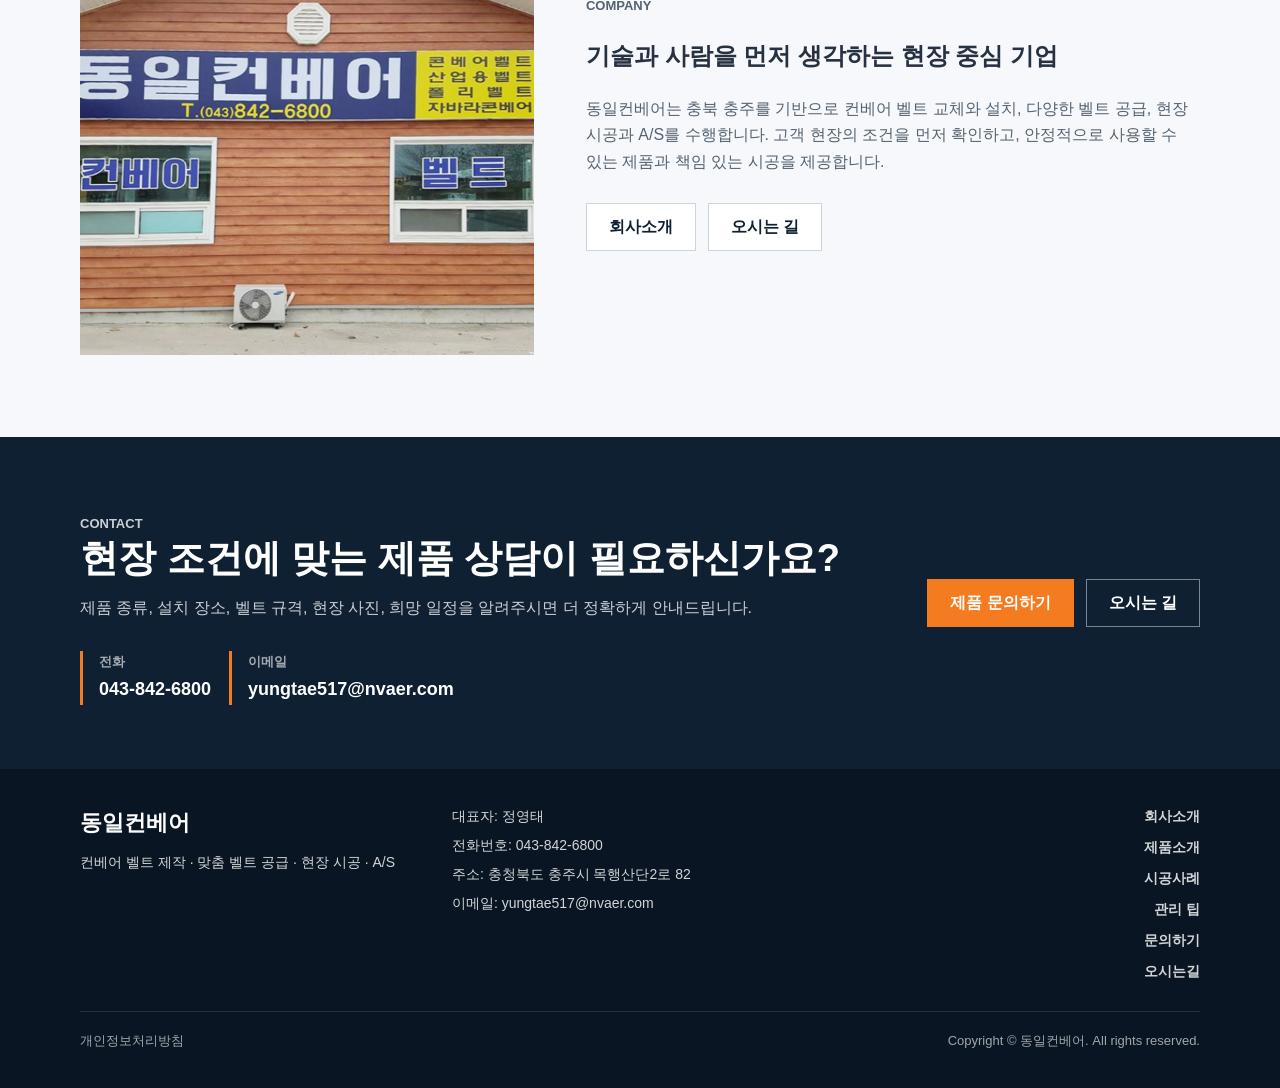
==== commit 45ba815a: "제품소개 관련 부품 추가" ====
--- a/index.html
+++ b/index.html
@@ -34,6 +34,7 @@
               <li><a href="business.html#plastic">플라스틱 벨트</a></li>
               <li><a href="business.html#innet">인네트 벨트</a></li>
               <li><a href="business.html#poly">폴리 벨트</a></li>
+              <li><a href="business.html#parts">관련 부품</a></li>
             </ul>
           </li>
           <li><a href="service.html">시공서비스</a></li>
@@ -125,6 +126,15 @@
               <a href="business.html#poly">자세히 보기</a>
             </div>
           </article>
+          <article class="product-card">
+            <div class="product-media"><img src="images/products/parts.jpg" alt="관련 부품 제품" loading="lazy"></div>
+            <div class="product-body">
+              <span>05</span>
+              <h3>관련 부품</h3>
+              <p>롤러, 풀리, 가이드 등 컨베어 라인 운용에 필요한 부품을 공급합니다.</p>
+              <a href="business.html#parts">자세히 보기</a>
+            </div>
+          </article>
           <article class="product-card accent-card">
             <div class="product-body">
               <span>Service</span>
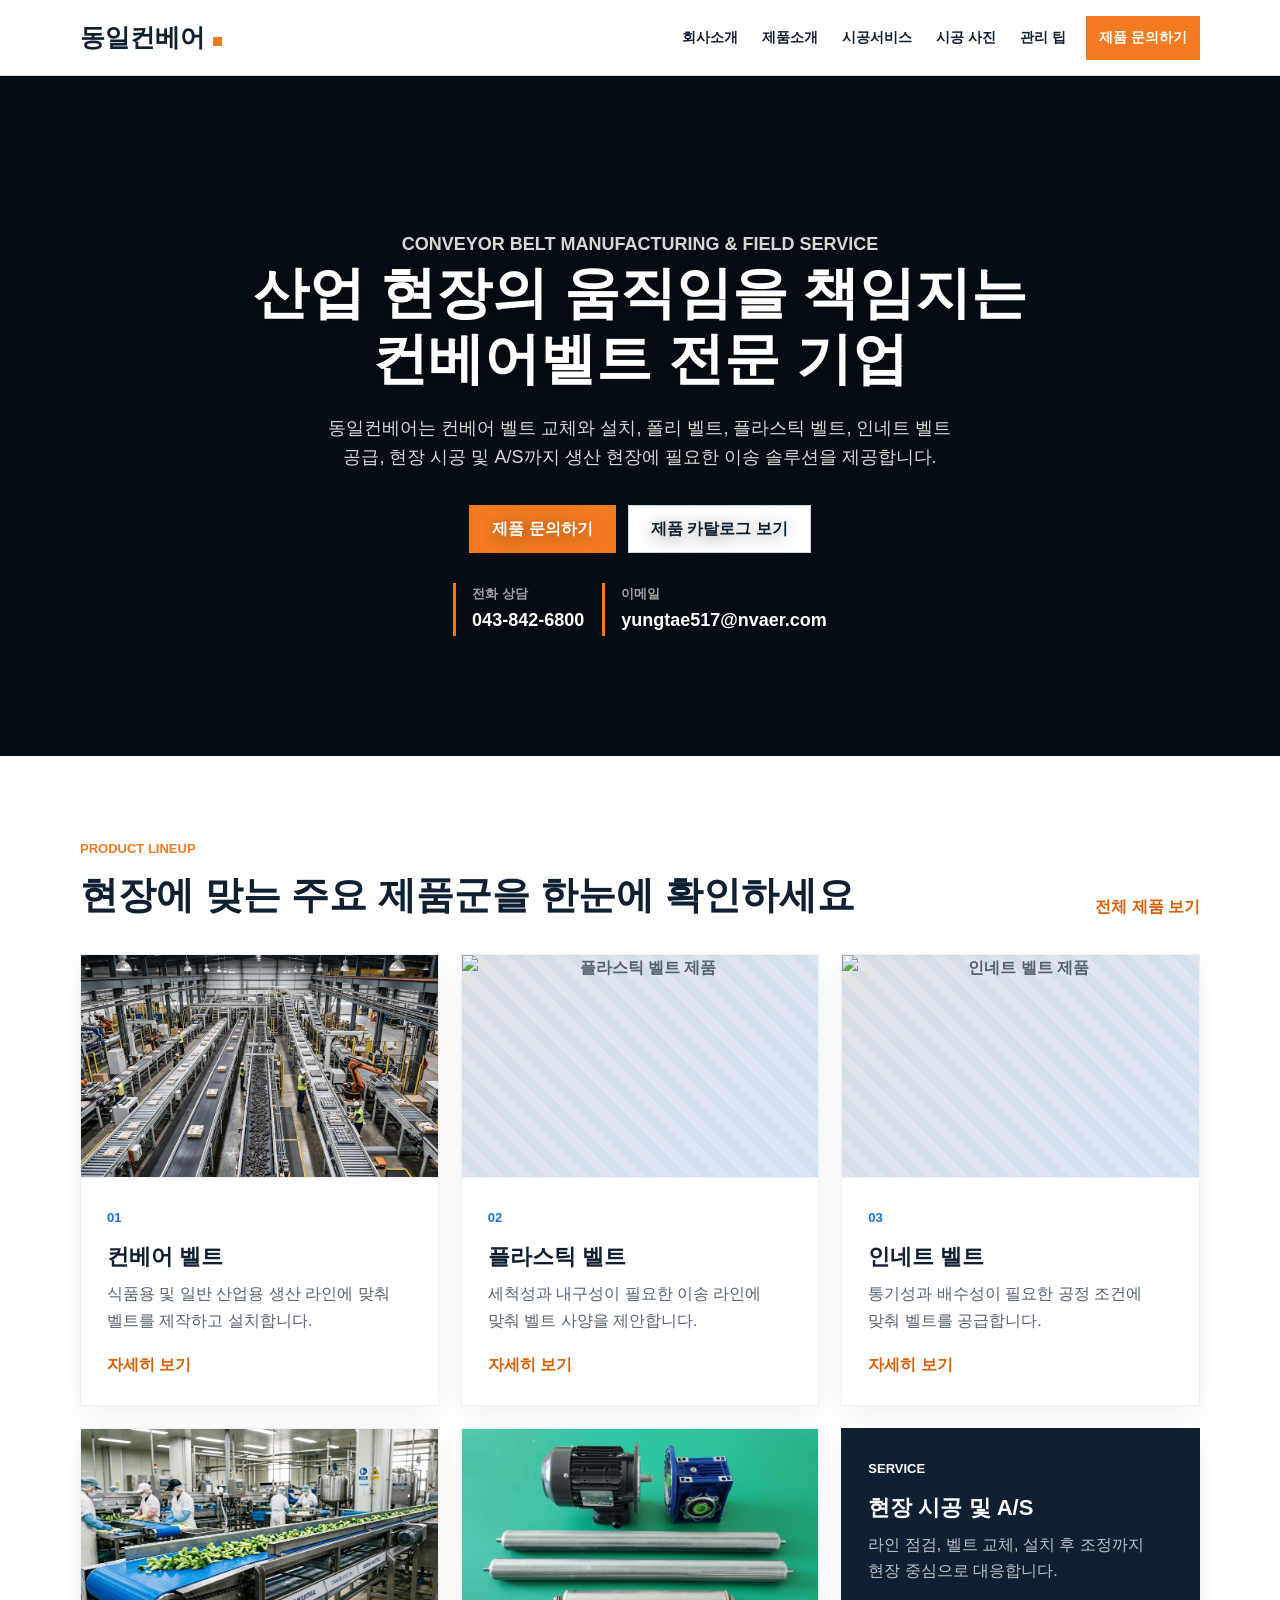
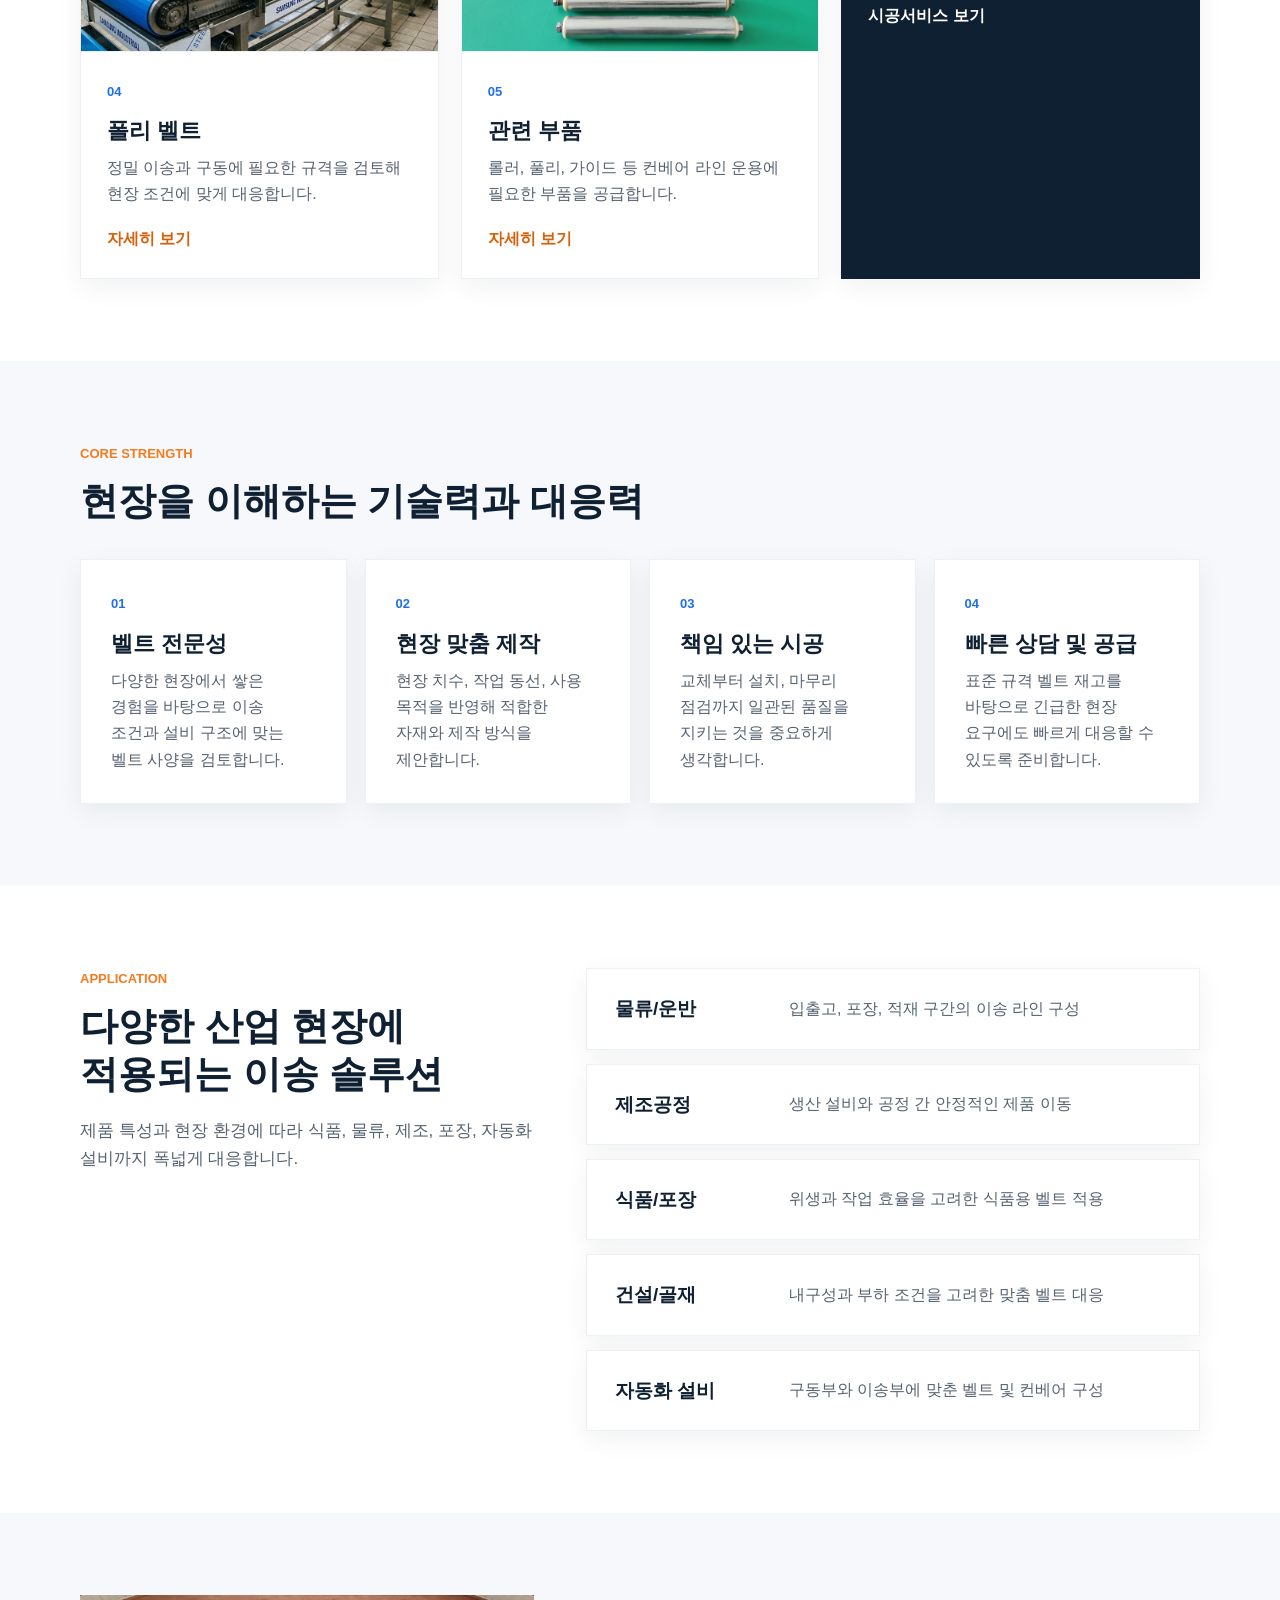
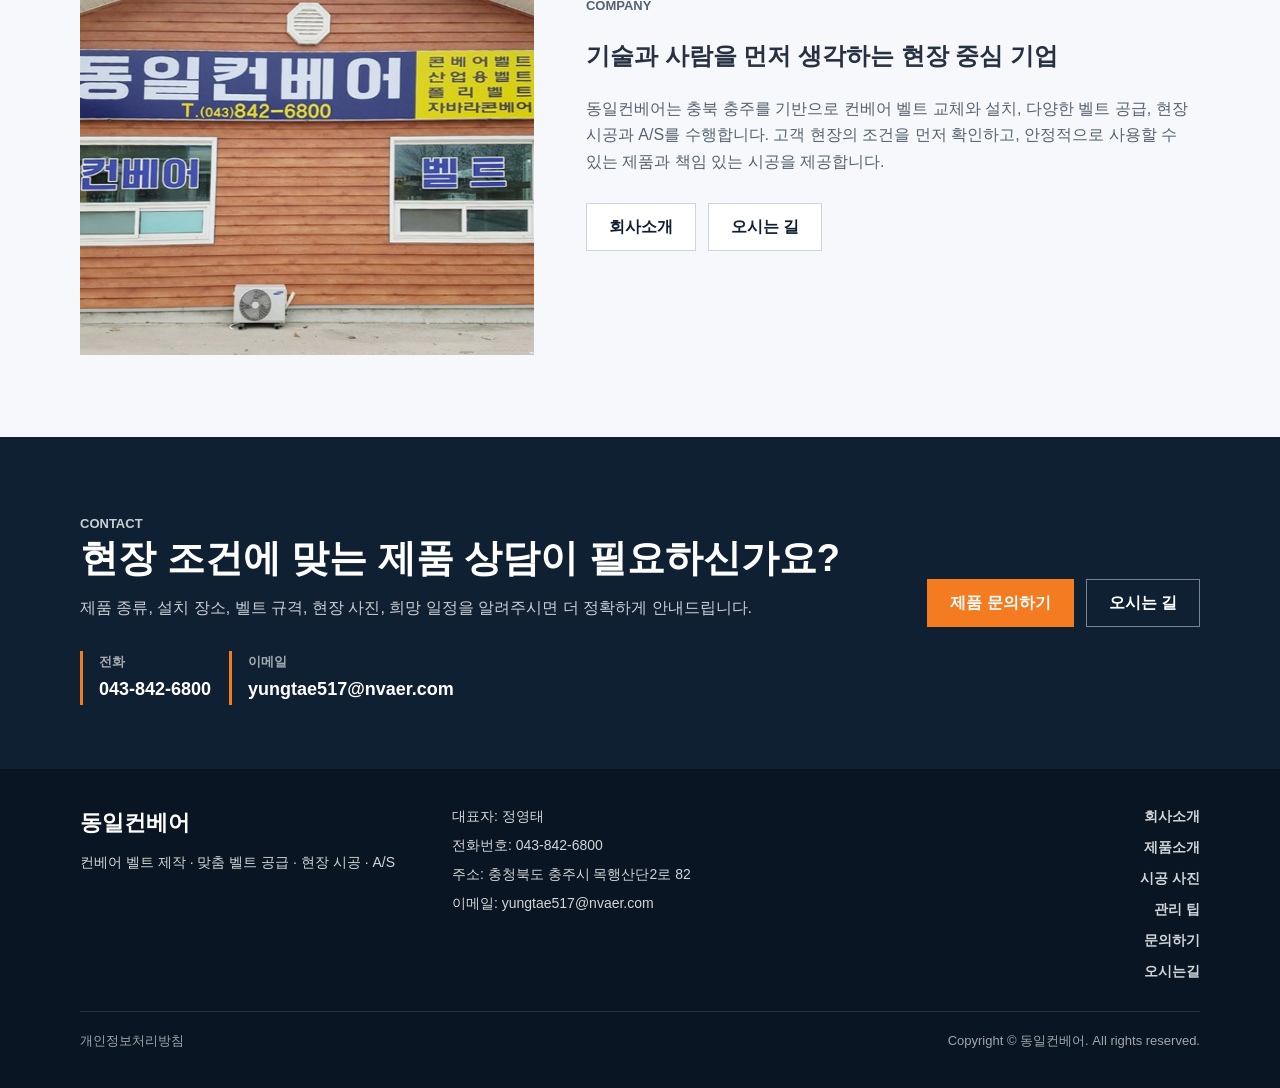
==== commit bff468b8: "배너 동영상 추가" ====
--- a/index.html
+++ b/index.html
@@ -4,6 +4,7 @@
   <meta charset="UTF-8">
   <meta name="viewport" content="width=device-width, initial-scale=1.0">
   <meta name="description" content="동일컨베어는 컨베어 벨트 제작, 폴리 벨트, 플라스틱 벨트, 인네트 벨트 공급, 현장 시공 및 A/S를 지원하는 충주 소재 전문 업체입니다.">
+  <meta name="naver-site-verification" content="92676cd361d1495a03ac7d400a39918f220b4747">
   <title>동일컨베어 | 컨베어벨트 제작·설치 전문 기업</title>
   <link rel="stylesheet" href="css/style.css">
 </head>
@@ -38,7 +39,7 @@
             </ul>
           </li>
           <li><a href="service.html">시공서비스</a></li>
-          <li><a href="works.html">시공사례</a></li>
+          <li><a href="works.html">시공 사진</a></li>
           <li><a href="tips.html">관리 팁</a></li>
           <li><a class="nav-cta" href="contact.html">제품 문의하기</a></li>
         </ul>
@@ -48,6 +49,10 @@
 
   <main id="main-content">
     <section class="hero corporate-hero">
+      <video class="hero-video" autoplay loop muted playsinline aria-hidden="true">
+        <source src="/videos/video1.mp4" type="video/mp4">
+      </video>
+      <div class="hero-overlay" aria-hidden="true"></div>
       <div class="container hero-grid">
         <div class="hero-copy">
           <p class="eyebrow">Conveyor Belt Manufacturing & Field Service</p>
@@ -67,15 +72,6 @@
               <dd>yungtae517@nvaer.com</dd>
             </div>
           </dl>
-        </div>
-        <div class="hero-visual" aria-label="컨베어 설비 이미지 영역">
-          <div class="visual-placeholder hero-photo">
-            <img src="images/hero/main-hero.jpg" alt="동일컨베어 컨베어 설비 현장">
-          </div>
-          <div class="hero-badge">
-            <strong>제작 · 설치 · A/S</strong>
-            <span>현장 조건에 맞춘 맞춤 대응</span>
-          </div>
         </div>
       </div>
     </section>
@@ -265,7 +261,7 @@
       <div class="footer-links">
         <a href="about.html">회사소개</a>
         <a href="business.html">제품소개</a>
-        <a href="works.html">시공사례</a>
+        <a href="works.html">시공 사진</a>
         <a href="tips.html">관리 팁</a>
         <a href="contact.html">문의하기</a>
         <a href="location.html">오시는길</a>
--- a/css/style.css
+++ b/css/style.css
@@ -197,21 +197,42 @@
 }
 
 .hero {
+  position: relative;
   padding: 82px 0 70px;
   color: var(--white);
   background: linear-gradient(135deg, var(--navy-dark) 0%, var(--navy) 56%, var(--navy-soft) 100%);
+  overflow: hidden;
 }
 
 .corporate-hero {
   min-height: 680px;
   display: flex;
   align-items: center;
-  background:
-    linear-gradient(110deg, rgba(9, 21, 34, 0.96) 0%, rgba(16, 32, 51, 0.92) 52%, rgba(29, 51, 77, 0.86) 100%),
-    repeating-linear-gradient(90deg, rgba(255,255,255,0.08) 0, rgba(255,255,255,0.08) 1px, transparent 1px, transparent 110px);
+  justify-content: center;
+  background: var(--navy-dark);
+}
+
+.hero-video {
+  position: absolute;
+  inset: -10px;
+  z-index: 0;
+  width: calc(100% + 20px);
+  height: calc(100% + 20px);
+  object-fit: cover;
+  filter: blur(6px);
+  pointer-events: none;
+}
+
+.hero-overlay {
+  position: absolute;
+  inset: 0;
+  z-index: 1;
+  background: rgba(0,0,0,0.4);
 }
 
 .hero-grid {
+  position: relative;
+  z-index: 2;
   display: grid;
   grid-template-columns: minmax(0, 1fr) minmax(320px, 0.85fr);
   align-items: center;
@@ -219,7 +240,17 @@
 }
 
 .corporate-hero .hero-grid {
-  grid-template-columns: minmax(0, 1.08fr) minmax(360px, 0.92fr);
+  display: flex;
+  justify-content: center;
+  text-align: center;
+}
+
+.corporate-hero .hero-copy {
+  display: flex;
+  max-width: 900px;
+  align-items: center;
+  flex-direction: column;
+  text-shadow: 0 3px 18px rgba(0, 0, 0, 0.45);
 }
 
 .eyebrow,
@@ -255,12 +286,21 @@
   margin-top: 32px;
 }
 
+.hero-actions {
+  justify-content: center;
+}
+
 .hero-contact,
 .cta-contact-list {
   display: grid;
   grid-template-columns: repeat(2, minmax(0, max-content));
   gap: 18px;
   margin: 30px 0 0;
+}
+
+.hero-contact {
+  justify-content: center;
+  text-align: left;
 }
 
 .hero-contact div,
@@ -1538,7 +1578,12 @@
   }
 
   .corporate-hero {
-    min-height: auto;
+    min-height: calc(100vh - 68px);
+    padding: 64px 0;
+  }
+
+  .corporate-hero .hero-copy {
+    max-width: 100%;
   }
 
   .hero p,
